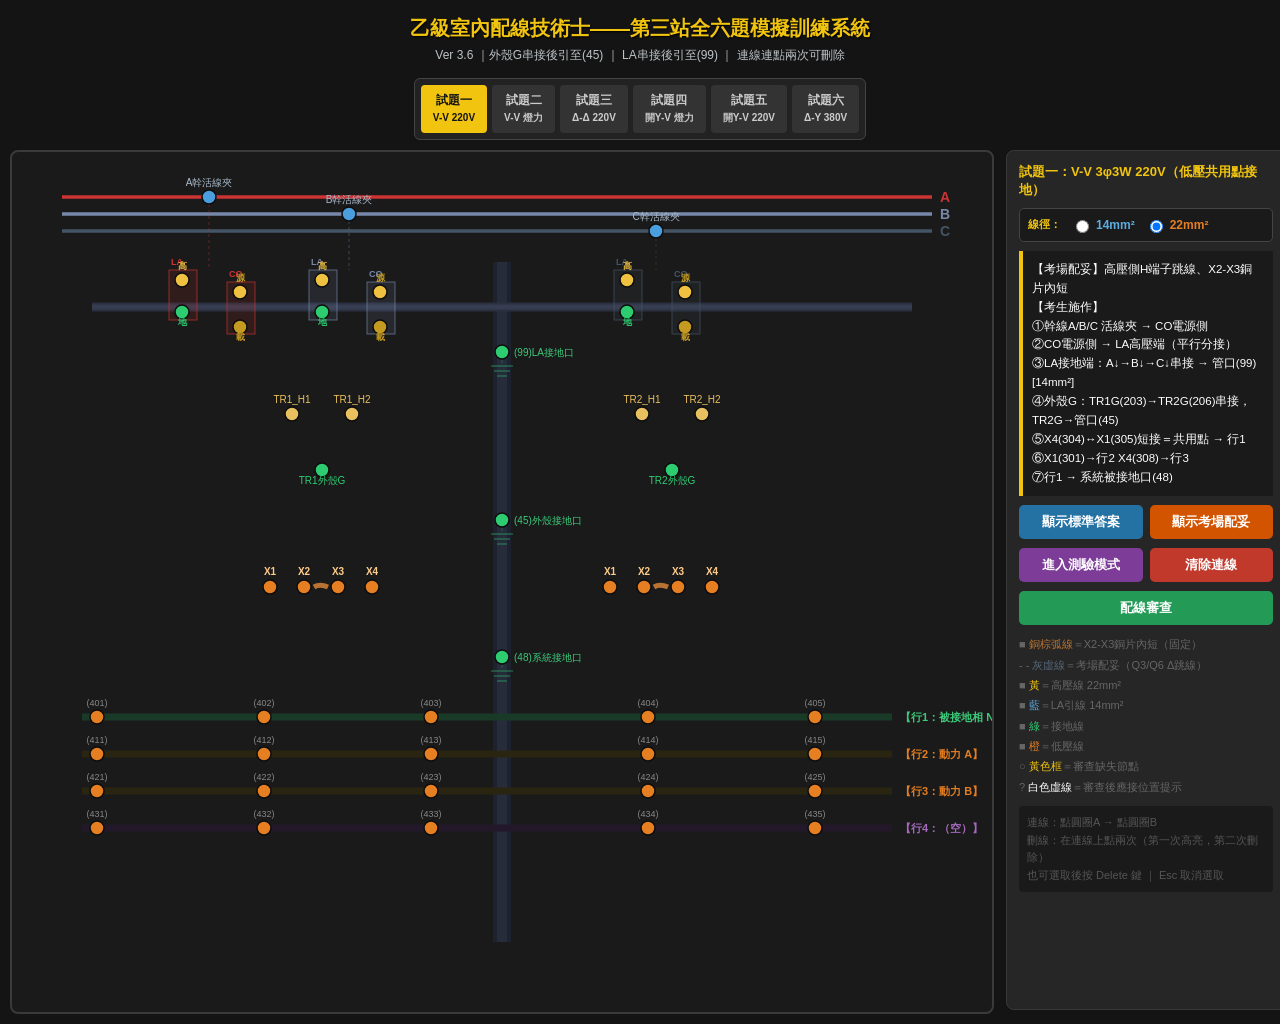
==== index.html @ 7febe734 "Rename 第三站全六題模擬訓練系統_Ver3.6_修正版.html to index.html" ====
<!DOCTYPE html>
<html lang="zh-TW">
<head>
<meta charset="UTF-8">
<title>乙級室內配線技術士——第三站全六題模擬訓練系統 Ver3.6</title>
<style>
  *{box-sizing:border-box}
  body{font-family:"Microsoft JhengHei",Arial,sans-serif;background:#141414;color:#fff;margin:0;padding:10px;display:flex;flex-direction:column;align-items:center}
  h1{color:#f1c40f;margin:5px 0;font-size:20px;text-shadow:1px 1px 2px #000}
  .subtitle{color:#bdc3c7;font-size:12px;margin-bottom:8px}
  .qsel{display:flex;gap:5px;margin-bottom:10px;background:#222;padding:6px;border-radius:6px;border:1px solid #444;flex-wrap:wrap;justify-content:center}
  .qbtn{padding:7px 12px;border:none;border-radius:4px;background:#333;color:#ccc;font-weight:700;cursor:pointer;font-size:12px;line-height:1.4}
  .qbtn.active{background:#f1c40f;color:#141414}
  .qbtn:hover{background:#555;color:#fff}
  .wrap{display:flex;gap:12px;max-width:1460px;width:100%}
  canvas{background:#1a1a1a;border:2px solid #3a3a3a;border-radius:8px;cursor:crosshair;flex-shrink:0}
  .panel{width:280px;flex-shrink:0;background:#262626;padding:12px;border-radius:8px;border:1px solid #3a3a3a;display:flex;flex-direction:column;gap:9px;max-height:860px;overflow-y:auto}
  .panel h3{color:#f1c40f;margin:0;font-size:13px}
  .mrow{background:#1a1a1a;padding:8px;border-radius:5px;border:1px solid #444;display:flex;align-items:center;gap:10px}
  .go{display:flex;align-items:center;gap:4px;font-weight:700;cursor:pointer;font-size:12px}
  .g14{color:#5dade2}.g22{color:#e67e22}
  .guide{background:#1a1a1a;padding:9px;border-left:4px solid #f1c40f;font-size:11.5px;line-height:1.65;white-space:pre-line}
  .btn{padding:8px;border:none;border-radius:5px;font-size:13px;font-weight:700;cursor:pointer;font-family:inherit}
  .ba{background:#2471a3;color:#fff}.ba:hover{background:#1a5276}
  .bp{background:#d35400;color:#fff}.bp:hover{background:#a04000}
  .bp.on{background:#27ae60}.bp.on:hover{background:#1e8449}
  .bq{background:#7d3c98;color:#fff}.bq:hover{background:#6c3483}
  .br{background:#c0392b;color:#fff}.br:hover{background:#a93226}
  .bc{background:#239b56;color:#fff}.bc:hover{background:#1d8348}
  .ag{display:grid;grid-template-columns:1fr 1fr;gap:7px}
  .res{padding:9px;border-radius:5px;font-weight:700;display:none;white-space:pre-line;font-size:12px;line-height:1.6}
  .ok{background:#1e8449;color:#fff}.er{background:#922b21;color:#fff}
  .dh{display:none;background:#7d3c98;color:#fff;font-size:12px;font-weight:700;padding:5px 10px;border-radius:4px;text-align:center}
  .dh.show{display:block}
  .leg{font-size:11px;color:#666;line-height:1.85}
  .tip{font-size:11px;color:#555;line-height:1.6;background:#1a1a1a;padding:8px;border-radius:4px}
</style>
</head>
<body>
<div style="text-align:center;margin-bottom:6px">
  <h1>乙級室內配線技術士——第三站全六題模擬訓練系統</h1>
  <div class="subtitle">Ver 3.6 ｜外殼G串接後引至(45) ｜ LA串接後引至(99) ｜ 連線連點兩次可刪除</div>
</div>
<div class="qsel">
  <button class="qbtn active" id="qb1" onclick="switchQuiz(1)">試題一<br><small>V-V 220V</small></button>
  <button class="qbtn" id="qb2" onclick="switchQuiz(2)">試題二<br><small>V-V 燈力</small></button>
  <button class="qbtn" id="qb3" onclick="switchQuiz(3)">試題三<br><small>Δ-Δ 220V</small></button>
  <button class="qbtn" id="qb4" onclick="switchQuiz(4)">試題四<br><small>開Y-V 燈力</small></button>
  <button class="qbtn" id="qb5" onclick="switchQuiz(5)">試題五<br><small>開Y-V 220V</small></button>
  <button class="qbtn" id="qb6" onclick="switchQuiz(6)">試題六<br><small>Δ-Y 380V</small></button>
</div>
<div class="wrap">
  <canvas id="wireCanvas" width="980" height="860"></canvas>
  <div class="panel">
    <h3 id="qtitle">載入中…</h3>
    <div class="mrow">
      <span style="font-size:11px;color:#f1c40f;font-weight:700">線徑：</span>
      <label class="go g14"><input type="radio" name="g" value="14" onchange="CG=14"> 14mm²</label>
      <label class="go g22"><input type="radio" name="g" value="22" checked onchange="CG=22"> 22mm²</label>
    </div>
    <div id="qguide" class="guide"></div>
    <div class="ag">
      <button class="btn ba" onclick="showAnswer()">顯示標準答案</button>
      <button class="btn bp" id="pbtn" onclick="togglePreset()">顯示考場配妥</button>
    </div>
    <div class="ag">
      <button class="btn bq" onclick="enterQuiz()">進入測驗模式</button>
      <button class="btn br" onclick="clearWires()">清除連線</button>
    </div>
    <button class="btn bc" style="width:100%" onclick="checkWiring()">配線審查</button>
    <div id="dh" class="dh">連線已選取（高亮）— 再點一次刪除 或按 Delete</div>
    <div id="res" class="res"></div>
    <div class="leg">
      <div>■ <span style="color:#b87333">銅棕弧線</span>＝X2-X3銅片內短（固定）</div>
      <div>- - <span style="color:#556677">灰虛線</span>＝考場配妥（Q3/Q6 Δ跳線）</div>
      <div>■ <span style="color:#f1c40f">黃</span>＝高壓線 22mm²</div>
      <div>■ <span style="color:#5dade2">藍</span>＝LA引線 14mm²</div>
      <div>■ <span style="color:#2ecc71">綠</span>＝接地線</div>
      <div>■ <span style="color:#e67e22">橙</span>＝低壓線</div>
      <div>○ <span style="color:#f1c40f">黃色框</span>＝審查缺失節點</div>
      <div>? <span style="color:#fff">白色虛線</span>＝審查後應接位置提示</div>
    </div>
    <div class="tip">連線：點圓圈A → 點圓圈B<br>刪線：在連線上點兩次（第一次高亮，第二次刪除）<br>也可選取後按 Delete 鍵 ｜ Esc 取消選取</div>
  </div>
</div>
<script>
// ═══════════════════ 全域狀態 ═══════════════════
let canvas,ctx,RES,DH;
let nodes=[],conns=[],presets=[];
let selN=null,selC=null;
let CG=22,CQ=1,showP=false;
let errN=new Set(),errC=new Set();
let hintConns=[];   // 審查後：應接但未接的連線提示（白色虛線）

// ═══════════════════ 試題規格 ═══════════════════
const SP={
  1:{title:"試題一：V-V 3φ3W 220V（低壓共用點接地）",
     guide:"【考場配妥】高壓側H端子跳線、X2-X3銅片內短\n【考生施作】\n①幹線A/B/C 活線夾 → CO電源側\n②CO電源側 → LA高壓端（平行分接）\n③LA接地端：A↓→B↓→C↓串接 → 管口(99) [14mm²]\n④外殼G：TR1G(203)→TR2G(206)串接，TR2G→管口(45)\n⑤X4(304)↔X1(305)短接＝共用點 → 行1\n⑥X1(301)→行2  X4(308)→行3\n⑦行1 → 系統被接地口(48)",
     tr:2,sg:false,rows:["行1：被接地相 N","行2：動力 A","行3：動力 B","行4：（空）"]},
  2:{title:"試題二：V-V 3φ4W 110/220V 燈力",
     guide:"【考場配妥】高壓側H端子跳線、X2-X3銅片內短\n【考生施作】\n①幹線A/B/C 活線夾 → CO電源側\n②CO電源側 → LA高壓端\n③LA接地端：A↓→B↓→C↓串接 → 管口(99) [14mm²]\n④外殼G：TR1G(203)→TR2G(206)串接，TR2G→管口(45)\n⑤工作中性點 X2/X3(302/303) → 行1\n⑥X1(301)→行2  X1(305)→行3  X4(308)→行4\n⑦行1 → 系統被接地口(48)",
     tr:2,sg:false,rows:["行1：被接地中性線 N","行2：燈力 A","行3：燈力 B","行4：動力 C"]},
  3:{title:"試題三：Δ-Δ 3φ3W 220V",
     guide:"【考場配妥】高壓Δ跳線（肚上三跳）、X2-X3銅片內短\n【考生施作】\n①幹線A/B/C → CO電源側  ②CO電源側 → LA高壓端\n③LA接地端：A↓→B↓→C↓串接 → 管口(99)\n④CO負載側 → 各TR H1主端子\n⑤外殼G：TR1G(203)→TR2G(206)→TR3G(209)串接，TR3G→管口(45)\n⑥低壓Δ閉合：X4(304)↔X1(305)、X4(308)↔X1(309)、X4(312)↔X1(301)\n⑦接地頂點(301/312短接處)→行1  各相出力→行2/3\n⑧行1 → (48)",
     tr:3,sg:false,rows:["行1：被接地相 N","行2：動力 A","行3：動力 B","行4：（空）"]},
  4:{title:"試題四：開Y-V 3φ4W 燈力（單套管）",
     guide:"【考場配妥】X2-X3銅片內短（僅此一項）\n【單套管說明】每台TR只有H1一根高壓套管，N端在內部接外殼\n【考生施作】\n①幹線A/B → CO電源側  ②CO電源側 → LA高壓端\n③LA接地端：A↓→B↓串接 → 管口(99) [14mm²]\n④CO負載側 → H1(201)、H1(204)\n⑤外殼G：TR1G(203)↔TR2G(206)互接（=開Y中性點），再引一條 TR2G(206)→管口(45)\n⑥工作中性點(302/303) → 行1\n⑦X1(301)→行2  X1(305)→行3  X4(308)→行4\n⑧行1 → (48)",
     tr:2,sg:true,rows:["行1：被接地中性線 N","行2：燈力 A","行3：燈力 B","行4：動力 C"]},
  5:{title:"試題五：開Y-V 3φ3W 220V（單套管）",
     guide:"【考場配妥】X2-X3銅片內短（僅此一項）\n【單套管說明】每台TR只有H1一根高壓套管，N端在內部接外殼\n【考生施作】\n①幹線A/B → CO電源側  ②CO電源側 → LA高壓端\n③LA接地端：A↓→B↓串接 → 管口(99) [14mm²]\n④CO負載側 → H1(201)、H1(204)\n⑤外殼G：TR1G(203)↔TR2G(206)互接（=開Y中性點），再引一條 TR2G(206)→管口(45)\n⑥X4(304)↔X1(305)短接（共用點）→ 行1\n⑦X1(301)→行2  X4(308)→行3\n⑧行1 → (48)",
     tr:2,sg:true,rows:["行1：被接地相 N","行2：動力 A","行3：動力 B","行4：（空）"]},
  6:{title:"試題六：Δ-Y 3φ4W 220/380V",
     guide:"【考場配妥】高壓Δ跳線（肚上三跳）、X2-X3銅片內短\n【考生施作】\n①幹線A/B/C → CO電源側  ②CO電源側 → LA高壓端\n③LA接地端：A↓→B↓→C↓串接 → 管口(99)\n④CO負載側 → 各TR H1主端子\n⑤外殼G：TR1G(203)→TR2G(206)→TR3G(209)串接，TR3G→管口(45)\n⑥Y中性點：X4(304)↔X4(308)↔X4(312)串接 → 行1\n⑦X1(301)→行2  X1(305)→行3  X1(309)→行4\n⑧行1 → (48)",
     tr:3,sg:false,rows:["行1：被接地中性線 N","行2：燈力 A","行3：燈力 B","行4：燈力 C"]}
};

function NN(id,lbl,x,y,type,row=""){return{id,lbl,x,y,type,row,r:7};}

// ═══════════════════════════════════════════════════════
//  initLayout
//
//  考場真實佈局（參考訓練中心圖）：
//  ┌──────────────────── 電桿（x=490） ─────────────────┐
//  │  左側（電源進線側）          │   右側（終端/單組）  │
//  │  A組：LA_A + CO_A            │   C組：LA_C + CO_C   │
//  │  B組：LA_B + CO_B            │   （單套管改用A/C）   │
//  └──────────────────────────────────────────────────┘
//
//  每組：LA(上)在 y=148，CO(上端)在 y=148，CO(下端)在 y=185
//  LA 和 CO 左右緊鄰，LA在左，CO在右，兩者 x 距離約 40px
//
//  幹線 A/B/C 活線夾（接線環）：
//    各組活線夾 x 位置與其 LA/CO 對齊
//    A/B/C 三相 y 高度交錯（A=50, B=68, C=86），水平上不垂直對齊
//
//  x 座標規劃（左側兩組，右側一組）：
//    A組：LA_A=180, CO_A=220  活線夾_A 在 A幹線上 x=200
//    B組：LA_B=320, CO_B=360  活線夾_B 在 B幹線上 x=340
//    C組（右側）：LA_C=720, CO_C=760  活線夾_C 在 C幹線上 x=740
//    （單套管 Q4/Q5 使用 A/C 組，不使用 B 組）
// ═══════════════════════════════════════════════════════
function initLayout(q){
  nodes=[]; conns=[]; presets=[];
  selN=null; selC=null;
  errN=new Set(); errC=new Set(); hintConns=[];
  if(RES) RES.style.display="none";
  if(DH) DH.classList.remove("show");

  const sp=SP[q];
  const is3=(sp.tr===3);
  const isSG=sp.sg;

  // ─────────────────────────────────────────────
  //  組別定義：每組包含 {相, LA_x, CO_x, 幹線x, 幹線y}
  //  左側兩組（A/B），右側一組（C，單套管無）
  // ─────────────────────────────────────────────
  //  幹線 y：A=50, B=68, C=86（水平錯開，不垂直對齊）
  const groups = isSG
    ? [ {ph:"A", lax:170, cox:228, hvx:197, hvy:45, hvId:1, laHvId:10, laGId:13, coTopId:104, coBotId:107},
        {ph:"C", lax:615, cox:673, hvx:644, hvy:79, hvId:3, laHvId:12, laGId:15, coTopId:106, coBotId:109} ]
    : [ {ph:"A", lax:170, cox:228, hvx:197, hvy:45, hvId:1, laHvId:10, laGId:13, coTopId:104, coBotId:107},
        {ph:"B", lax:310, cox:368, hvx:337, hvy:62, hvId:2, laHvId:11, laGId:14, coTopId:105, coBotId:108},
        {ph:"C", lax:615, cox:673, hvx:644, hvy:79, hvId:3, laHvId:12, laGId:15, coTopId:106, coBotId:109} ];

  groups.forEach((g)=>{
    nodes.push(NN(g.hvId,  `${g.ph}幹活線夾`, g.hvx, g.hvy, "hv_line"));
    nodes.push(NN(g.laHvId, `LA_${g.ph}↑`, g.lax, 128, "la_hv"));
    nodes.push(NN(g.laGId,  `LA_${g.ph}↓`, g.lax, 160, "la_gnd"));
    nodes.push(NN(g.coTopId,`CO_${g.ph}↑`, g.cox, 140, "co_top"));
    nodes.push(NN(g.coBotId,`CO_${g.ph}↓`, g.cox, 175, "co_bot"));
  });

  // 桿身三管口（y座標重新規劃，確保與相鄰節點間距足夠）
  nodes.push(NN(99,"(99)LA接地口",490,200,"gnd_pipe")); // CO_A↓(175)下方25px
  nodes.push(NN(45,"(45)外殼接地口",490,368,"gnd_box")); // 外殼G(318)下方50px
  nodes.push(NN(48,"(48)系統接地口",490,505,"gnd_sys")); // X端子(435)下方70px

  // TR 一次側 H 端子
  // 兩台：TR1中心 x=310, TR2中心 x=660
  // 三台：TR1 x=150, TR2 x=490, TR3 x=820
  if(!is3){
    if(isSG){
      nodes.push(NN(201,"TR1_H1", 280,262,"tr_hv"));
      nodes.push(NN(203,"TR1外殼G",315,318,"tr_g"));
      nodes.push(NN(204,"TR2_H1", 630,262,"tr_hv"));
      nodes.push(NN(206,"TR2外殼G",665,318,"tr_g"));
    } else {
      nodes.push(NN(201,"TR1_H1", 280,262,"tr_hv"));
      nodes.push(NN(202,"TR1_H2", 340,262,"tr_hv"));
      nodes.push(NN(203,"TR1外殼G",310,318,"tr_g"));
      nodes.push(NN(204,"TR2_H1", 630,262,"tr_hv"));
      nodes.push(NN(205,"TR2_H2", 690,262,"tr_hv"));
      nodes.push(NN(206,"TR2外殼G",660,318,"tr_g"));
    }
  } else {
    // 三台：均勻分布在 980px 畫布內
    // TR1 中心 x=150, TR2 中心 x=490, TR3 中心 x=820
    nodes.push(NN(201,"TR1_H1", 125,262,"tr_hv"));
    nodes.push(NN(202,"TR1_H2", 185,262,"tr_hv"));
    nodes.push(NN(203,"TR1外殼G",155,318,"tr_g"));
    nodes.push(NN(204,"TR2_H1", 462,262,"tr_hv"));
    nodes.push(NN(205,"TR2_H2", 522,262,"tr_hv"));
    nodes.push(NN(206,"TR2外殼G",492,318,"tr_g"));
    nodes.push(NN(207,"TR3_H1", 790,262,"tr_hv"));
    nodes.push(NN(208,"TR3_H2", 850,262,"tr_hv"));
    nodes.push(NN(209,"TR3外殼G",820,318,"tr_g"));
  }

  // TR 二次側 X1~X4（標籤只顯示 X1~X4，不帶 TR 前綴）
  if(!is3){
    [301,302,303,304].forEach((id,i)=>nodes.push(NN(id,`X${i+1}`,258+i*34,435,"tr_lv")));
    [305,306,307,308].forEach((id,i)=>nodes.push(NN(id,`X${i+1}`,598+i*34,435,"tr_lv")));
  } else {
    [301,302,303,304].forEach((id,i)=>nodes.push(NN(id,`X${i+1}`, 59+i*30,435,"tr_lv")));
    [305,306,307,308].forEach((id,i)=>nodes.push(NN(id,`X${i+1}`,389+i*30,435,"tr_lv")));
    [309,310,311,312].forEach((id,i)=>nodes.push(NN(id,`X${i+1}`,719+i*30,435,"tr_lv")));
  }

  // 低壓幹線 C型環壓接點（每行5個）
  const lx=[85,252,419,636,803], ly=[565,602,639,676];
  const rn=["row1","row2","row3","row4"];
  const bi=[401,411,421,431];
  for(let r=0;r<4;r++)
    for(let c=0;c<5;c++)
      nodes.push(NN(bi[r]+c,`${["N","A","B","C"][r]}_${c+1}`,lx[c],ly[r],"lv_grid",rn[r]));

  // ─ presets：只保留 X2-X3 銅片內短（永遠顯示，不可刪）
  // 考場實際配妥的線：
  //   Q3/Q6：高壓Δ跳線（三台TR肚上）
  //   全部：X2-X3 銅片內短
  // 其餘全部由考生自己接，preset不放
  const f=id=>nodes.find(n=>n.id===id);
  presets.push({n1:f(302),n2:f(303),g:99,copper:true});
  presets.push({n1:f(306),n2:f(307),g:99,copper:true});
  if(is3) presets.push({n1:f(310),n2:f(311),g:99,copper:true});

  // ─ 考場配妥虛線（showP 控制，只有 Q3/Q6 的Δ跳線）
  // Q1/Q2/Q4/Q5 沒有考場配妥線，「顯示考場配妥」對這些題無效
  if(q===3||q===6){
    presets.push({n1:f(202),n2:f(204),g:22,p:true}); // TR1_H2→TR2_H1
    presets.push({n1:f(205),n2:f(207),g:22,p:true}); // TR2_H2→TR3_H1
    presets.push({n1:f(208),n2:f(201),g:22,p:true}); // TR3_H2→TR1_H1（閉合）
  }
}

// ═══════════════════ 繪圖 ═══════════════════
function draw(){
  if(!ctx) return;
  ctx.clearRect(0,0,980,860);
  const sp=SP[CQ];
  const isSG=sp.sg;

  // 電桿桿身
  ctx.lineWidth=18; ctx.strokeStyle="#1e2230"; ctx.setLineDash([]);
  ctx.beginPath(); ctx.moveTo(490,110); ctx.lineTo(490,790); ctx.stroke();
  ctx.lineWidth=10; ctx.strokeStyle="#262c3a";
  ctx.beginPath(); ctx.moveTo(490,110); ctx.lineTo(490,790); ctx.stroke();

  // 橫擔
  ctx.lineWidth=9; ctx.strokeStyle="#2a3040"; ctx.setLineDash([]);
  ctx.beginPath(); ctx.moveTo(80,155); ctx.lineTo(900,155); ctx.stroke();
  ctx.lineWidth=5; ctx.strokeStyle="#363d50";
  ctx.beginPath(); ctx.moveTo(80,155); ctx.lineTo(900,155); ctx.stroke();

  // ── 三相高壓架空幹線（A/B/C 永遠三條，不論題目）
  const hvC=["#cc3333","#7788aa","#445566"];
  const hvL=["A","B","C"];
  const hvY=[45,62,79];
  for(let i=0;i<3;i++){
    ctx.beginPath(); ctx.moveTo(50,hvY[i]); ctx.lineTo(920,hvY[i]);
    ctx.strokeStyle=hvC[i]; ctx.lineWidth=3.5; ctx.setLineDash([]); ctx.stroke();
    ctx.fillStyle=hvC[i]; ctx.font="bold 14px 'Microsoft JhengHei',Arial";
    ctx.fillText(hvL[i],928,hvY[i]+5);
  }

  // ── LA/CO 器材方框（只有該題有器材的相才畫方框）
  const grpDraw=isSG
    ?[{ph:"A",lax:170,cox:228,hvx:197,hvy:45,c:hvC[0]},
      {ph:"C",lax:615,cox:673,hvx:644,hvy:79,c:hvC[2]}]
    :[{ph:"A",lax:170,cox:228,hvx:197,hvy:45,c:hvC[0]},
      {ph:"B",lax:310,cox:368,hvx:337,hvy:62,c:hvC[1]},
      {ph:"C",lax:615,cox:673,hvx:644,hvy:79,c:hvC[2]}];

  grpDraw.forEach(g=>{
    ctx.setLineDash([3,3]); ctx.strokeStyle=g.c+"66"; ctx.lineWidth=1;
    ctx.beginPath(); ctx.moveTo(g.hvx,g.hvy+7); ctx.lineTo(g.hvx,118); ctx.stroke();
    ctx.setLineDash([]);
    // LA 方框（y=118~168）— 相別字母在左上角
    ctx.strokeStyle=g.c+"aa"; ctx.lineWidth=1;
    ctx.strokeRect(g.lax-13,118,28,50); ctx.fillStyle=g.c+"22"; ctx.fillRect(g.lax-13,118,28,50);
    ctx.fillStyle=g.c; ctx.font="bold 9px Arial"; ctx.textAlign="left";
    ctx.fillText("LA",g.lax-11,113);
    ctx.fillStyle="#ffffff88"; ctx.font="bold 11px Arial"; ctx.textAlign="center";
    ctx.fillText(g.ph,g.lax,132);
    // CO 方框（y=130~185）— 相別字母在右，與LA錯開
    ctx.strokeStyle=g.c+"aa"; ctx.lineWidth=1;
    ctx.strokeRect(g.cox-13,130,28,52); ctx.fillStyle=g.c+"22"; ctx.fillRect(g.cox-13,130,28,52);
    ctx.fillStyle=g.c; ctx.font="bold 9px Arial"; ctx.textAlign="left";
    ctx.fillText("CO",g.cox-11,125);
    ctx.fillStyle="#ffffff88"; ctx.font="bold 11px Arial"; ctx.textAlign="center";
    ctx.fillText(g.ph,g.cox,144);
    ctx.textAlign="left"; ctx.setLineDash([]);
  });

  // Q4/Q5：單套管題直接使用 A/C 兩組 LA/CO，不另外畫 B 組器材。

  // ── 低壓幹線橫線（y更新）
  const lvY=[565,602,639,676];
  const lvC=["#1a3a28","#2a2510","#2a2510","#22182a"];
  const lvLC=["#3dc97a","#e67e22","#e67e22","#a569bd"];
  lvY.forEach((y,i)=>{
    ctx.beginPath(); ctx.moveTo(70,y); ctx.lineTo(880,y);
    ctx.strokeStyle=lvC[i]; ctx.lineWidth=7; ctx.setLineDash([]); ctx.stroke();
    ctx.fillStyle=lvLC[i]; ctx.font="bold 11px 'Microsoft JhengHei',Arial";
    ctx.fillText(`【${sp.rows[i]}】`,888,y+4);
  });

  // ── 桿身管口入地符號（更新 y）
  [[490,202],[490,370],[490,507]].forEach(([x,y])=>gndSym(x,y));

  // ── 既設線
  presets.forEach(c=>{
    if(!c.n1||!c.n2) return;
    if(c.copper){
      drawWire(c.n1,c.n2,"#b87333",5,[]);
    } else if(c.p&&showP){
      drawWire(c.n1,c.n2,"#556677",2,[6,4]);
    }
    ctx.setLineDash([]);
  });

  // ── 考生連線（加端點小圓圈，方便辨識接在哪個點）
  conns.forEach(c=>{
    if(!c.n1||!c.n2) return;
    const isSel=(c===selC);
    const isErr=errC.has(c);
    const col=isErr?"#e74c3c":wCol(c.n1,c.n2);
    const lw=c.g===14?2:3.5;
    drawWire(c.n1,c.n2,isSel?"#cc55ff":col,lw,[]);
    // 端點小圓圈（白色，讓考生清楚看到線接在哪個節點）
    [c.n1,c.n2].forEach(nd=>{
      ctx.beginPath(); ctx.arc(nd.x,nd.y,4,0,2*Math.PI);
      ctx.fillStyle=isSel?"#cc55ff":col; ctx.fill();
      ctx.strokeStyle="#0d0d0d"; ctx.lineWidth=1; ctx.stroke();
    });
    if(isSel){
      const m=bzMid(c.n1,c.n2);
      ctx.beginPath(); ctx.arc(m.x,m.y,13,0,2*Math.PI);
      ctx.fillStyle="#7d3c98"; ctx.fill();
      ctx.strokeStyle="#fff"; ctx.lineWidth=2.5; ctx.setLineDash([]);
      ctx.beginPath(); ctx.moveTo(m.x-5,m.y-5); ctx.lineTo(m.x+5,m.y+5); ctx.stroke();
      ctx.beginPath(); ctx.moveTo(m.x+5,m.y-5); ctx.lineTo(m.x-5,m.y+5); ctx.stroke();
    }
  });

  // ── 審查提示線（白色虛線 + ? 標示，應接但未接的位置）
  hintConns.forEach(h=>{
    if(!h.n1||!h.n2) return;
    drawWire(h.n1,h.n2,"#ffffff",1.5,[8,5]);
    const m=bzMid(h.n1,h.n2);
    ctx.beginPath(); ctx.arc(m.x,m.y,9,0,2*Math.PI);
    ctx.strokeStyle="#ffffff"; ctx.lineWidth=1.5; ctx.setLineDash([]);
    ctx.fillStyle="#333"; ctx.fill(); ctx.stroke();
    ctx.fillStyle="#fff"; ctx.font="bold 11px Arial";
    ctx.textAlign="center"; ctx.fillText("?",m.x,m.y+4); ctx.textAlign="left";
  });

  // ── 缺失節點：亮黃色虛線圓框（與考生連線顏色完全不同）
  errN.forEach(id=>{
    const nd=nodes.find(n=>n.id===id); if(!nd) return;
    ctx.beginPath(); ctx.arc(nd.x,nd.y,nd.r+7,0,2*Math.PI);
    ctx.strokeStyle="#f1c40f"; ctx.lineWidth=2.5;
    ctx.setLineDash([5,3]); ctx.stroke();
    ctx.setLineDash([]);
  });

  // ── 節點
  nodes.forEach(nd=>{
    if(!nd) return;
    const isSel=selN&&selN.id===nd.id;
    const isErr=errN.has(nd.id);
    ctx.beginPath(); ctx.arc(nd.x,nd.y,nd.r,0,2*Math.PI);
    ctx.fillStyle=isSel?"#e74c3c":isErr?"#c0392b":nCol(nd);
    ctx.fill(); ctx.strokeStyle="#0d0d0d"; ctx.lineWidth=1.5; ctx.setLineDash([]); ctx.stroke();
    drawLabel(nd);
  });
}

function gndSym(x,y){
  ctx.setLineDash([3,3]); ctx.strokeStyle="#2ecc7155"; ctx.lineWidth=1;
  ctx.beginPath(); ctx.moveTo(x,y); ctx.lineTo(x,y+12); ctx.stroke();
  ctx.setLineDash([]);
  [[22,0],[16,5],[10,10]].forEach(([w,dy])=>{
    ctx.beginPath(); ctx.moveTo(x-w/2,y+12+dy); ctx.lineTo(x+w/2,y+12+dy);
    ctx.strokeStyle="#2ecc7166"; ctx.lineWidth=1.5; ctx.stroke();
  });
}

function drawLabel(nd){
  ctx.setLineDash([]);
  const t=nd.type;
  if(t==="lv_grid"){
    ctx.fillStyle="#888"; ctx.font="9px Arial";
    ctx.textAlign="center"; ctx.fillText(`(${nd.id})`,nd.x,nd.y-11); ctx.textAlign="left";
    return;
  }
  if(t==="tr_lv"){
    ctx.fillStyle="#ffcc88"; ctx.font="bold 10px 'Microsoft JhengHei',Arial";
    ctx.textAlign="center"; ctx.fillText(nd.lbl,nd.x,nd.y-12); ctx.textAlign="left";
    return;
  }
  ctx.font="10px 'Microsoft JhengHei',Arial";
  if(t==="gnd_pipe"||t==="gnd_box"||t==="gnd_sys"){
    ctx.fillStyle="#3dc97a"; ctx.fillText(nd.lbl,nd.x+12,nd.y+4); return;
  }
  if(t==="hv_line"){
    ctx.fillStyle="#aabbcc"; ctx.textAlign="center"; ctx.fillText(nd.lbl,nd.x,nd.y-11); ctx.textAlign="left"; return;
  }
  if(t==="la_hv"||t==="la_gnd"){
    // 只顯示「高」或「地」，避免與 CO 的標籤重疊
    ctx.fillStyle=t==="la_gnd"?"#2ecc71":"#f0c040";
    ctx.font="bold 9px Arial"; ctx.textAlign="center";
    ctx.fillText(t==="la_hv"?"高":"地", nd.x, nd.y+(t==="la_hv"?-11:13));
    ctx.textAlign="left"; return;
  }
  if(t==="co_top"||t==="co_bot"){
    // 只顯示「源」或「載」，避免與 LA 的標籤重疊
    ctx.fillStyle="#c49a20"; ctx.font="bold 9px Arial"; ctx.textAlign="center";
    ctx.fillText(t==="co_top"?"源":"載", nd.x, nd.y+(t==="co_top"?-11:13));
    ctx.textAlign="left"; return;
  }
  if(t==="tr_hv"){
    ctx.fillStyle="#e8c060"; ctx.textAlign="center"; ctx.fillText(nd.lbl,nd.x,nd.y-11); ctx.textAlign="left"; return;
  }
  if(t==="tr_g"){
    ctx.fillStyle="#2ecc71"; ctx.textAlign="center"; ctx.fillText(nd.lbl,nd.x,nd.y+14); ctx.textAlign="left"; return;
  }
  ctx.fillStyle="#c8ced8"; ctx.fillText(nd.lbl,nd.x+9,nd.y+4);
}

function bzCtrl(a,b){
  const dx=b.x-a.x, dy=b.y-a.y;
  const dist=Math.hypot(dx,dy);
  // 固定往「上方+側邊」彎弧，不論起終點誰左誰右
  // 距離越遠弧度越大，避免長線太平
  const curve=Math.min(dist*0.25, 80);
  // 水平線（X端子到低壓幹線）：往外大弧繞，避免貼幹線
  const isVertical=(Math.abs(dy)>Math.abs(dx)*0.5);
  const offset=isVertical?curve*1.4:curve;
  return{
    cx:(a.x+b.x)/2 - offset * Math.sign(dy||1) * 0.3,
    cy:(a.y+b.y)/2 - offset
  };
}
function bzMid(a,b){
  const{cx,cy}=bzCtrl(a,b);
  return{x:.25*a.x+.5*cx+.25*b.x,y:.25*a.y+.5*cy+.25*b.y};
}
function bezPt(a,b,t){
  const{cx,cy}=bzCtrl(a,b);
  return{x:(1-t)**2*a.x+2*(1-t)*t*cx+t**2*b.x,
         y:(1-t)**2*a.y+2*(1-t)*t*cy+t**2*b.y};
}
function distToBez(a,b,mx,my){
  let d=Infinity;
  for(let t=.05;t<=.95;t+=.05){const p=bezPt(a,b,t);d=Math.min(d,Math.hypot(mx-p.x,my-p.y));}
  return d;
}
function drawWire(a,b,col,lw,dash){
  // 線段避開接點圓圈：不要從圓心畫到圓心，避免線蓋住端子點。
  const dx=b.x-a.x, dy=b.y-a.y;
  const d=Math.hypot(dx,dy)||1;
  const offA=(a.r||7)+3, offB=(b.r||7)+3;
  const aa={...a, x:a.x+dx/d*offA, y:a.y+dy/d*offA};
  const bb={...b, x:b.x-dx/d*offB, y:b.y-dy/d*offB};
  const{cx,cy}=bzCtrl(aa,bb);
  ctx.beginPath(); ctx.moveTo(aa.x,aa.y);
  ctx.quadraticCurveTo(cx,cy,bb.x,bb.y);
  ctx.strokeStyle=col; ctx.lineWidth=lw; ctx.setLineDash(dash); ctx.stroke();
  ctx.setLineDash([]);
}
function wCol(a,b){
  const gT=["gnd_pipe","gnd_box","gnd_sys","la_gnd","tr_g"];
  if(gT.includes(a.type)||gT.includes(b.type)) return "#2ecc71";
  if(a.type==="lv_grid"||b.type==="lv_grid"||a.type==="tr_lv"||b.type==="tr_lv") return "#e67e22";
  if(a.type==="la_hv"||b.type==="la_hv") return "#5dade2";
  return "#f1c40f";
}
function nCol(nd){
  const t=nd.type;
  if(t==="hv_line") return "#4a9edd";
  if(t==="co_top") return "#f0c040";
  if(t==="co_bot") return "#c49a20";
  if(t==="la_hv") return "#f0c040";
  if(t==="la_gnd") return "#2ecc71";
  if(t==="gnd_pipe"||t==="gnd_box"||t==="gnd_sys") return "#2ecc71";
  if(t==="tr_hv") return "#e8c060";
  if(t==="tr_g") return "#2ecc71";
  if(t==="tr_lv") return "#e67e22";
  if(t==="lv_grid") return "#e67e22";
  return "#aaaaaa";
}

// ═══════════════════ 滑鼠 ═══════════════════
// 邏輯：
//   單擊節點 → 建立連線
//   單擊連線 → 第一次高亮選取
//   再次單擊同一條連線 → 第二次直接刪除（連點兩次刪線）
//   單擊空白 → 取消選取
function onMD(e){
  const r=canvas.getBoundingClientRect();
  // 修正縮放比例：canvas 實際繪圖尺寸 vs CSS 顯示尺寸
  const scaleX=canvas.width/r.width;
  const scaleY=canvas.height/r.height;
  const mx=(e.clientX-r.left)*scaleX;
  const my=(e.clientY-r.top)*scaleY;

  // 點節點優先
  for(const nd of nodes){
    if(Math.hypot(mx-nd.x,my-nd.y)<=nd.r+8){
      if(!selN){
        selN=nd; selC=null;
        DH&&DH.classList.remove("show");
      } else if(selN.id!==nd.id){
        // 考場配妥線只是提示，不可阻擋學生練習同一條線；只檢查學生已畫線是否重複。
        const dup=conns.some(c=>
          (c.n1.id===selN.id&&c.n2.id===nd.id)||(c.n1.id===nd.id&&c.n2.id===selN.id));
        if(!dup){conns.push({n1:selN,n2:nd,g:CG});errN=new Set();errC=new Set();}
        selN=null;
      } else {
        selN=null;
      }
      draw(); return;
    }
  }

  // 點連線
  for(const c of conns){
    if(distToBez(c.n1,c.n2,mx,my)<=12){
      if(selC===c){
        // 第二次點同一條線 → 直接刪除
        delConn(c); return;
      } else {
        // 第一次點 → 高亮選取
        selC=c; selN=null;
        DH&&DH.classList.add("show");
        draw(); return;
      }
    }
  }

  // 點空白 → 取消
  selN=null; selC=null;
  DH&&DH.classList.remove("show");
  draw();
}
function delConn(c){
  const i=conns.indexOf(c);
  if(i>=0){conns.splice(i,1);errN=new Set();errC=new Set();}
  selC=null;
  DH&&DH.classList.remove("show");
  draw();
}
function delSel(){
  if(selC) delConn(selC);
}
function onKD(e){
  if((e.key==="Delete"||e.key==="Backspace")&&selC){e.preventDefault();delSel();}
  if(e.key==="Escape"){selN=null;selC=null;DH&&DH.classList.remove("show");draw();}
}

// ═══════════════════ 控制 ═══════════════════
function switchQuiz(q){
  CQ=q;
  for(let i=1;i<=6;i++) document.getElementById(`qb${i}`).classList.toggle("active",i===q);
  document.getElementById("qtitle").innerText=SP[q].title;
  document.getElementById("qguide").innerText=SP[q].guide;
  showP=false;
  const pb=document.getElementById("pbtn");
  pb.classList.remove("on"); pb.innerText="顯示考場配妥";
  initLayout(q); draw();
}
function togglePreset(){
  showP=!showP;
  const pb=document.getElementById("pbtn");
  pb.classList.toggle("on",showP);
  pb.innerText=showP?"隱藏考場配妥":"顯示考場配妥";
  draw();
}
function clearWires(){
  initLayout(CQ);showP=false;
  const pb=document.getElementById("pbtn");
  pb.classList.remove("on"); pb.innerText="顯示考場配妥";
  DH&&DH.classList.remove("show"); draw();
}
function enterQuiz(){clearWires();}

// ═══════════════════ 標準答案 ═══════════════════
function showAnswer(){
  initLayout(CQ);
  const f=id=>nodes.find(n=>n.id===id);
  const add=(a,b,g=22)=>{const n1=f(a),n2=f(b);if(n1&&n2)conns.push({n1,n2,g});};
  const sp=SP[CQ];

  // ① 幹線活線夾 → CO電源側上端
  add(1,104); add(2,105);
  if(!sp.sg) add(3,106);

  // ② CO電源側 → LA高壓端（14mm²）
  add(104,10,14); add(105,11,14);
  if(!sp.sg) add(106,12,14);

  // ③ LA接地端串接 → 管口99（14mm²）
  add(13,14,14);
  if(!sp.sg){add(14,15,14);add(15,99,14);}
  else add(14,99,14);

  // ④ CO負載側 → TR一次側（所有題目考生都要接）
  if(CQ===1||CQ===2){
    // V-V：CO_A下→TR1_H1, CO_B下→TR1_H2, CO_B下→TR2_H1, CO_C下→TR2_H2
    add(107,201); add(108,202); add(108,204); add(109,205);
  } else if(CQ===3||CQ===6){
    // Δ：CO下端→各台H1主端子
    add(107,201); add(108,204); add(109,207);
  } else if(CQ===4||CQ===5){
    // 單套管：CO_A下→TR1_H1, CO_C下→TR2_H1
    add(107,201); add(109,204);
    // 開Y中性點：外殼G互接→管口45
    add(203,206);
  }

  // ⑤ 外殼G串接後引至管口(45)
  if(sp.tr===3){
    // 三台串接：TR1G→TR2G→TR3G→(45)
    add(203,206); add(206,209); add(209,45);
  } else if(CQ===4||CQ===5){
    // 單套管：④步驟已接203↔206，這裡只需再接 206→(45)
    add(206,45);
  } else {
    // 兩台雙套管：TR1G→TR2G串接，TR2G→(45)
    add(203,206); add(206,45);
  }

  // ⑥ 低壓側
  if(CQ===1){
    add(304,305); add(304,401); add(301,411); add(308,421); add(401,48);
  } else if(CQ===2){
    add(302,401); add(301,411); add(305,421); add(308,431); add(401,48);
  } else if(CQ===3){
    // Δ閉合：TR1_X4(304)↔TR2_X1(305)、TR2_X4(308)↔TR3_X1(309)、TR3_X4(312)↔TR1_X1(301)
    add(304,305); add(308,309); add(312,301);
    // 接地頂點（TR1_X1↔TR3_X4短接處）→ 行1
    add(301,401);
    // A相出力（TR1_X4↔TR2_X1連接點）→ 行2
    add(305,411);
    // B相出力（TR2_X4↔TR3_X1連接點）→ 行3
    add(309,421);
    add(401,48);
  } else if(CQ===4){
    add(302,401); add(301,411); add(305,421); add(308,431); add(401,48);
  } else if(CQ===5){
    add(304,305); add(304,401); add(301,411); add(308,421); add(401,48);
  } else if(CQ===6){
    add(304,308); add(308,312); add(312,401);
    add(301,411); add(305,421); add(309,431); add(401,48);
  }
  draw();
}

// ═══════════════════ 配線審查 ═══════════════════
function checkWiring(){
  try{
    errN=new Set(); errC=new Set(); hintConns=[];
    const f=id=>nodes.find(n=>n.id===id);

    const adj={};
    nodes.forEach(n=>adj[n.id]=new Set());
    // 只有考生連線 + X2-X3銅片內短（copper:true）納入審查。
    // p:true 的考場配妥線只是參考提示，不納入審查，考生仍須自己練習檢查/修復。
    const auditConns=[...conns, ...presets.filter(c=>c.copper)];
    auditConns.forEach(c=>{
      if(!c||!c.n1||!c.n2)return;
      adj[c.n1.id].add(c.n2.id); adj[c.n2.id].add(c.n1.id);
    });
    function cn(a,b){
      const v=new Set(),q=[a];
      while(q.length){const c=q.shift();if(c===b)return true;if(v.has(c))continue;v.add(c);(adj[c]||new Set()).forEach(n=>{if(!v.has(n))q.push(n);});}
      return false;
    }
    function cnR(id,row){return nodes.filter(n=>n.row===row).some(n=>cn(id,n.id));}
    function anyCnR(ids,row){return ids.some(id=>cnR(id,row));}
    function mark(...ids){ids.forEach(id=>errN.add(id));}
    // 提示連線：兩節點間應有連線但實際沒有
    function hint(a,b){
      const n1=f(a),n2=f(b);
      if(n1&&n2&&!cn(a,b)) hintConns.push({n1,n2});
    }

    const sp=SP[CQ];const is3=sp.tr===3;
    const err=[],wrn=[];

    // 1. 幹線→CO電源側
    if(sp.sg){
      if(!cn(1,104)||!cn(3,106)){
        err.push("❌【重大缺失六】單套管題幹線A/C相未引入CO電源側！");mark(1,3,104,106);
        hint(1,104);hint(3,106);
      }
    } else {
      if(!cn(1,104)||!cn(2,105)){
        err.push("❌【重大缺失六】幹線A/B相未引入CO電源側！");mark(1,2,104,105);
        hint(1,104);hint(2,105);
      }
      if(!cn(3,106)){
        err.push("❌【重大缺失六】幹線C相未引入CO_C電源側！");mark(3,106);hint(3,106);
      }
    }

    // 2. LA從CO電源側分接
    if(sp.sg){
      if(!cn(104,10)||!cn(106,12)){
        err.push("❌【重大缺失六】單套管題LA_A/LA_C高壓端必須由CO電源側平行分接！");mark(104,106,10,12);
        hint(104,10);hint(106,12);
      }
    } else {
      if(!cn(104,10)||!cn(105,11)){
        err.push("❌【重大缺失六】LA高壓端必須由CO電源側平行分接！");mark(104,105,10,11);
        hint(104,10);hint(105,11);
      }
      if(!cn(106,12)){
        err.push("❌【重大缺失六】LA_C未由CO_C電源側分接！");mark(106,12);hint(106,12);
      }
    }

    // 3. LA接地→管口99
    // 單套管(Q4/Q5)：A/C 的 LA 接地端 13和15串接後任一引到99即可
    // 雙套管(Q1/2/3/6)：13→14→15串接，最終任一引到99
    const laOk=sp.sg
      ? (cn(13,15) && (cn(13,99)||cn(15,99)))
      : (cn(13,14) && cn(14,15) && (cn(13,99)||cn(14,99)||cn(15,99)));
    if(!laOk){
      err.push("❌【重大缺失八】LA接地端未串接引入管口(99)！[14mm²]");mark(13,14,15,99);
      if(!sp.sg){hint(13,14);hint(14,15);hint(15,99);}else {hint(13,15);hint(15,99);}
    }

    // 4. Q1/Q2：CO負載側→TR H端子
    if(CQ===1||CQ===2){
      if(!cn(107,201)){err.push("❌【高壓缺失】CO_A負載側未引接TR1_H1(201)！");mark(107,201);hint(107,201);}
      if(!cn(108,202)){err.push("❌【高壓缺失】CO_B負載側未引接TR1_H2(202)！");mark(108,202);hint(108,202);}
      if(!cn(108,204)){err.push("❌【高壓缺失】CO_B負載側未引接TR2_H1(204)！");mark(108,204);hint(108,204);}
      if(!cn(109,205)){err.push("❌【高壓缺失】CO_C負載側未引接TR2_H2(205)！");mark(109,205);hint(109,205);}
    }

    // 4b. Q3/Q6：CO負載側→TR H1
    if((CQ===3||CQ===6)&&(!cn(107,201)||!cn(108,204)||!cn(109,207))){
      err.push("❌【高壓缺失】CO負載側未完全引接各台TR H1端子！");mark(107,108,109,201,204,207);
      hint(107,201);hint(108,204);hint(109,207);
    }

    // 4c. Q4/Q5：CO負載側→TR H1
    if(CQ===4||CQ===5){
      if(!cn(107,201)){err.push("❌【高壓缺失】CO_A負載側未引接TR1_H1(201)！");mark(107,201);hint(107,201);}
      if(!cn(109,204)){err.push("❌【高壓缺失】CO_C負載側未引接TR2_H1(204)！");mark(109,204);hint(109,204);}
    }

    // 5. Q4/Q5：開Y中性點 — 單套管，外殼G互接
    if((CQ===4||CQ===5)&&!cn(203,206)){
      err.push("❌【高壓缺失】單套管開Y：TR1外殼G(203)↔TR2外殼G(206)未互接！");
      mark(203,206);hint(203,206);
    }

    // 6. 外殼G串接後引至管口(45)
    // 規定：各台外殼G先串接，再由最後一台引一條線到(45)
    // 驗証：所有外殼G節點都連通到(45)即可（不管串接順序）
    const gOk=cn(203,45)&&cn(206,45)&&(!is3||cn(209,45));
    const gSerial=is3?(cn(203,206)&&cn(206,209)):(cn(203,206));
    if(!gOk){
      err.push("❌【重大缺失八】外殼G螺絲未串接後引入外箱保護接地口(45)！應先串接各台再引一條線到(45)");
      mark(203,206,45);
      if(!cn(203,206))hint(203,206);
      if(!cn(206,45))hint(206,45);
      if(is3){if(!cn(206,209))hint(206,209);if(!cn(209,45))hint(209,45);}
    } else if(!gSerial){
      err.push("⚠【工法缺失】外殼G各台已接到(45)，但未串接在一起！規定須先串接再引一條線到(45)");
      mark(203,206);
      hint(203,206);
    }
    if(cn(203,48)||cn(206,48)||(is3&&cn(209,48))){
      err.push("💥【判定0分】外殼接地混接至系統接地口(48)！嚴禁混用！");mark(203,206,45,48);}

    // 7. 低壓
    if(CQ===1||CQ===5){
      if(!cn(304,305)){err.push("❌【低壓缺失】TR1_X4↔TR2_X1未短接！");mark(304,305);hint(304,305);}
      if(!anyCnR([304,305],"row1")){err.push("❌【低壓缺失】共用點未引至行1！");mark(304,305,401);hint(304,401);}
      if(!cnR(301,"row2")){err.push("❌【低壓缺失】TR1_X1(301)未引至行2！");mark(301,411);hint(301,411);}
      if(!cnR(308,"row3")){err.push("❌【低壓缺失】TR2_X4(308)未引至行3！");mark(308,421);hint(308,421);}
    }else if(CQ===2||CQ===4){
      if(!anyCnR([302,303],"row1")){err.push("❌【低壓缺失】工作中性點未引至行1！");mark(302,303,401);hint(302,401);}
      if(!cnR(301,"row2")){err.push("❌【低壓缺失】TR1_X1(301)未引至行2！");mark(301,411);hint(301,411);}
      if(!cnR(305,"row3")){err.push("❌【低壓缺失】TR2_X1(305)未引至行3！");mark(305,421);hint(305,421);}
      if(!cnR(308,"row4")){err.push("❌【低壓缺失】TR2_X4(308)未引至行4！");mark(308,431);hint(308,431);}
    }else if(CQ===3){
      if(!cn(304,305)){hint(304,305);}if(!cn(308,309)){hint(308,309);}if(!cn(312,301)){hint(312,301);}
      if(!(cn(304,305)&&cn(308,309)&&cn(312,301))){err.push("❌【低壓缺失】Δ三角形未閉合！（需：TR1_X4↔TR2_X1、TR2_X4↔TR3_X1、TR3_X4↔TR1_X1）");mark(304,305,308,309,312,301);}
      // 接地頂點：TR1_X1(301)與TR3_X4(312)的短接處引出→行1
      if(!anyCnR([301,312],"row1")){err.push("❌【低壓缺失】Δ接地頂點（TR1_X1↔TR3_X4短接處）未引至行1！");mark(301,312,401);hint(301,401);}
      if(!anyCnR([304,305],"row2")){err.push("❌【低壓缺失】Δ出力未引至行2（A相）！");mark(304,305,411);hint(305,411);}
      if(!anyCnR([308,309],"row3")){err.push("❌【低壓缺失】Δ出力未引至行3（B相）！");mark(308,309,421);hint(309,421);}
    }else if(CQ===6){
      if(!cn(304,308)){hint(304,308);}if(!cn(308,312)){hint(308,312);}
      if(!(cn(304,308)&&cn(308,312))){err.push("❌【低壓缺失】Y中性點未串接！");mark(304,308,312);}
      if(!anyCnR([304,308,312],"row1")){err.push("❌【低壓缺失】Y中性點未引至行1！");mark(401);hint(312,401);}
      if(!cnR(301,"row2")){err.push("❌【低壓缺失】TR1_X1未引至行2！");mark(301,411);hint(301,411);}
      if(!cnR(305,"row3")){err.push("❌【低壓缺失】TR2_X1未引至行3！");mark(305,421);hint(305,421);}
      if(!cnR(309,"row4")){err.push("❌【低壓缺失】TR3_X1未引至行4！");mark(309,431);hint(309,431);}
    }

    // 8. 行1→系統接地口48
    if(!cnR(48,"row1")){
      err.push("❌【接地缺失】行1未引至系統被接地口(48)！");mark(48,401,402);
      hint(401,48);
    }

    // 9. C型環重複壓接
    const cnt={};
    conns.forEach(c=>{[c.n1,c.n2].forEach(nd=>{if(nd.type==="lv_grid")cnt[nd.id]=(cnt[nd.id]||0)+1;});});
    Object.entries(cnt).forEach(([id,n])=>{if(n>1){wrn.push(`⚠ 低壓接點(${id})重複壓接${n}條線！`);errN.add(Number(id));}});

    // 標示錯誤連線
    conns.forEach(c=>{if(errN.has(c.n1.id)||errN.has(c.n2.id))errC.add(c);});
    draw();

    RES.style.display="block";
    if(err.length===0){
      RES.className="res ok"; errN=new Set();errC=new Set();hintConns=[];
      const wt=wrn.length?"\n\n⚠ 工法警告：\n"+wrn.join("\n"):"";
      RES.innerHTML=`🎉【監評配線審查：合格！】\n幹線引入✓ LA分接順序✓ 避雷器接地✓\n外殼保護接地✓ 低壓結線✓ 系統接地✓\n本題配線完全正確！${wt}`;
    }else{
      RES.className="res er";
      RES.innerHTML=`📋【監評配線審查：不合格】\n發現 ${err.length} 項缺失\n▪ 黃色框＝缺失節點  ▪ 白色虛線＝應接位置：\n\n${err.join("\n")}${wrn.length?"\n\n"+wrn.join("\n"):""}`;
    }
    draw();
  }catch(ex){
    RES.style.display="block";RES.className="res er";
    RES.innerHTML="⚠ 系統錯誤："+ex.message;
  }
}

// ═══════════════════ 初始化 ═══════════════════
document.addEventListener("DOMContentLoaded",()=>{
  canvas=document.getElementById("wireCanvas");
  ctx=canvas.getContext("2d");
  RES=document.getElementById("res");
  DH=document.getElementById("dh");
  canvas.addEventListener("mousedown",onMD);
  document.addEventListener("keydown",onKD);
  switchQuiz(1);
});
</script>
</body>
</html>
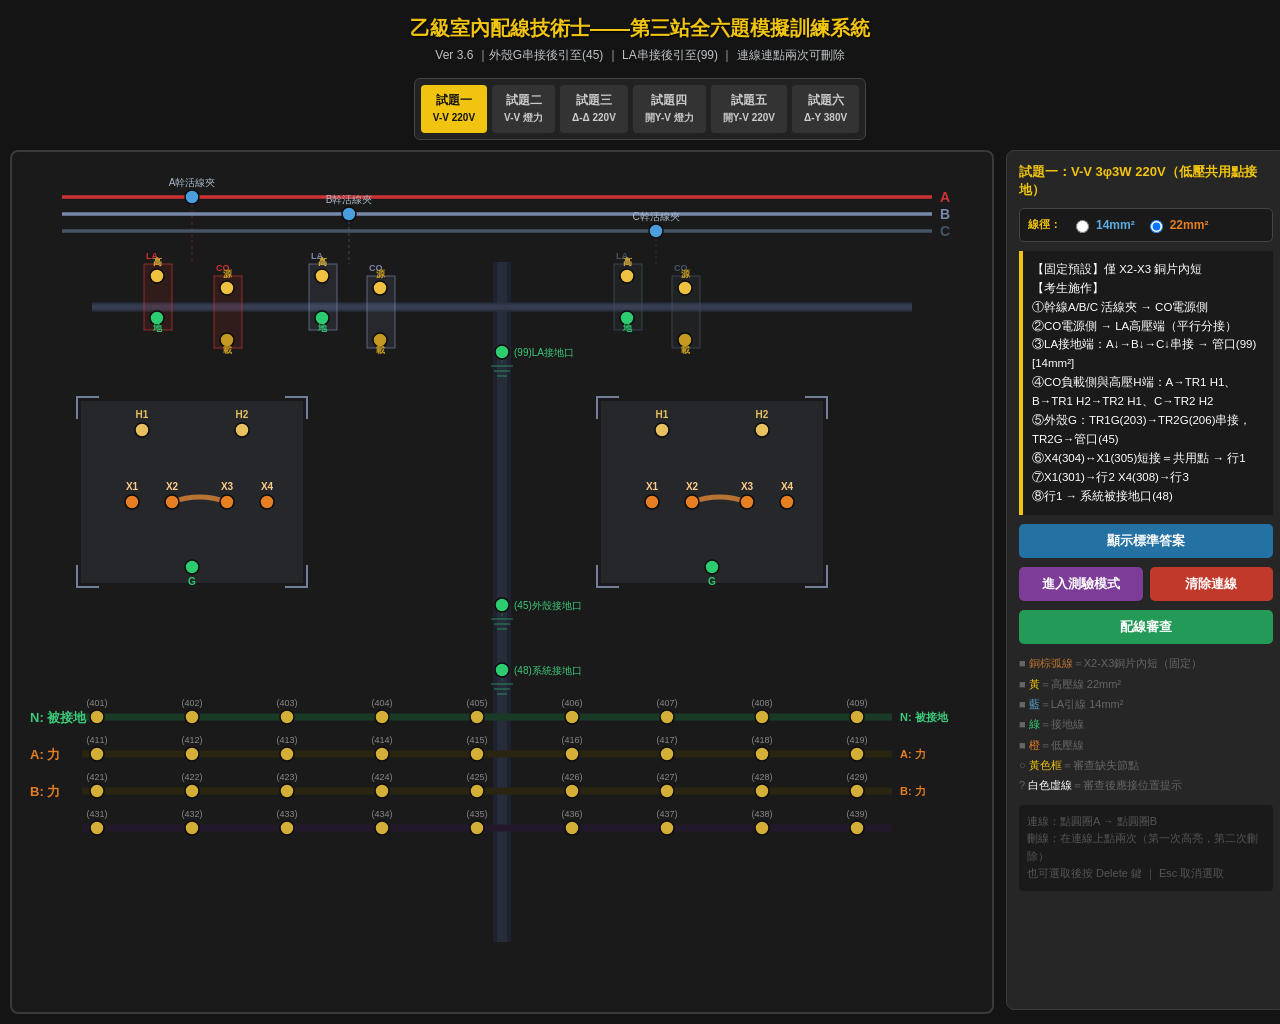
==== commit 9792862b: "Add files via upload" ====
--- a/index.html
+++ b/index.html
@@ -2,859 +2,43 @@
 <html lang="zh-TW">
 <head>
 <meta charset="UTF-8">
-<title>乙級室內配線技術士——第三站全六題模擬訓練系統 Ver3.6</title>
+<meta name="viewport" content="width=device-width, initial-scale=1">
+<title>s3-study</title>
 <style>
   *{box-sizing:border-box}
-  body{font-family:"Microsoft JhengHei",Arial,sans-serif;background:#141414;color:#fff;margin:0;padding:10px;display:flex;flex-direction:column;align-items:center}
-  h1{color:#f1c40f;margin:5px 0;font-size:20px;text-shadow:1px 1px 2px #000}
-  .subtitle{color:#bdc3c7;font-size:12px;margin-bottom:8px}
-  .qsel{display:flex;gap:5px;margin-bottom:10px;background:#222;padding:6px;border-radius:6px;border:1px solid #444;flex-wrap:wrap;justify-content:center}
-  .qbtn{padding:7px 12px;border:none;border-radius:4px;background:#333;color:#ccc;font-weight:700;cursor:pointer;font-size:12px;line-height:1.4}
-  .qbtn.active{background:#f1c40f;color:#141414}
-  .qbtn:hover{background:#555;color:#fff}
-  .wrap{display:flex;gap:12px;max-width:1460px;width:100%}
-  canvas{background:#1a1a1a;border:2px solid #3a3a3a;border-radius:8px;cursor:crosshair;flex-shrink:0}
-  .panel{width:280px;flex-shrink:0;background:#262626;padding:12px;border-radius:8px;border:1px solid #3a3a3a;display:flex;flex-direction:column;gap:9px;max-height:860px;overflow-y:auto}
-  .panel h3{color:#f1c40f;margin:0;font-size:13px}
-  .mrow{background:#1a1a1a;padding:8px;border-radius:5px;border:1px solid #444;display:flex;align-items:center;gap:10px}
-  .go{display:flex;align-items:center;gap:4px;font-weight:700;cursor:pointer;font-size:12px}
-  .g14{color:#5dade2}.g22{color:#e67e22}
-  .guide{background:#1a1a1a;padding:9px;border-left:4px solid #f1c40f;font-size:11.5px;line-height:1.65;white-space:pre-line}
-  .btn{padding:8px;border:none;border-radius:5px;font-size:13px;font-weight:700;cursor:pointer;font-family:inherit}
-  .ba{background:#2471a3;color:#fff}.ba:hover{background:#1a5276}
-  .bp{background:#d35400;color:#fff}.bp:hover{background:#a04000}
-  .bp.on{background:#27ae60}.bp.on:hover{background:#1e8449}
-  .bq{background:#7d3c98;color:#fff}.bq:hover{background:#6c3483}
-  .br{background:#c0392b;color:#fff}.br:hover{background:#a93226}
-  .bc{background:#239b56;color:#fff}.bc:hover{background:#1d8348}
-  .ag{display:grid;grid-template-columns:1fr 1fr;gap:7px}
-  .res{padding:9px;border-radius:5px;font-weight:700;display:none;white-space:pre-line;font-size:12px;line-height:1.6}
-  .ok{background:#1e8449;color:#fff}.er{background:#922b21;color:#fff}
-  .dh{display:none;background:#7d3c98;color:#fff;font-size:12px;font-weight:700;padding:5px 10px;border-radius:4px;text-align:center}
-  .dh.show{display:block}
-  .leg{font-size:11px;color:#666;line-height:1.85}
-  .tip{font-size:11px;color:#555;line-height:1.6;background:#1a1a1a;padding:8px;border-radius:4px}
+  body{font-family:"Microsoft JhengHei",Arial,sans-serif;background:#141414;color:#f5f5f5;margin:0;min-height:100vh;display:grid;place-items:center;padding:24px}
+  main{width:min(420px,100%);background:#242424;border:1px solid #3d3d3d;border-radius:8px;padding:20px;text-align:center}
+  h1{font-size:20px;color:#f1c40f;margin:0 0 10px}
+  p{font-size:14px;color:#cfcfcf;line-height:1.7;margin:0 0 16px}
+  .actions{display:grid;grid-template-columns:1fr 1fr;gap:10px}
+  a{display:block;text-decoration:none;color:#fff;font-weight:700;border-radius:6px;padding:12px}
+  .desktop{background:#2471a3}
+  .mobile{background:#239b56}
 </style>
+<script>
+(function(){
+  const version = "19";
+  const params = new URLSearchParams(location.search);
+  const forced = params.get("view");
+  const mobileUA = /Android|iPhone|iPod|IEMobile|Mobile/i.test(navigator.userAgent);
+  const narrowTouch = matchMedia("(pointer: coarse)").matches && matchMedia("(max-width: 900px)").matches;
+  const target = forced === "desktop"
+    ? "desktop.html"
+    : forced === "mobile" || mobileUA || narrowTouch
+      ? "mobile.html"
+      : "desktop.html";
+  location.replace(target + "?v=" + version);
+})();
+</script>
 </head>
 <body>
-<div style="text-align:center;margin-bottom:6px">
-  <h1>乙級室內配線技術士——第三站全六題模擬訓練系統</h1>
-  <div class="subtitle">Ver 3.6 ｜外殼G串接後引至(45) ｜ LA串接後引至(99) ｜ 連線連點兩次可刪除</div>
-</div>
-<div class="qsel">
-  <button class="qbtn active" id="qb1" onclick="switchQuiz(1)">試題一<br><small>V-V 220V</small></button>
-  <button class="qbtn" id="qb2" onclick="switchQuiz(2)">試題二<br><small>V-V 燈力</small></button>
-  <button class="qbtn" id="qb3" onclick="switchQuiz(3)">試題三<br><small>Δ-Δ 220V</small></button>
-  <button class="qbtn" id="qb4" onclick="switchQuiz(4)">試題四<br><small>開Y-V 燈力</small></button>
-  <button class="qbtn" id="qb5" onclick="switchQuiz(5)">試題五<br><small>開Y-V 220V</small></button>
-  <button class="qbtn" id="qb6" onclick="switchQuiz(6)">試題六<br><small>Δ-Y 380V</small></button>
-</div>
-<div class="wrap">
-  <canvas id="wireCanvas" width="980" height="860"></canvas>
-  <div class="panel">
-    <h3 id="qtitle">載入中…</h3>
-    <div class="mrow">
-      <span style="font-size:11px;color:#f1c40f;font-weight:700">線徑：</span>
-      <label class="go g14"><input type="radio" name="g" value="14" onchange="CG=14"> 14mm²</label>
-      <label class="go g22"><input type="radio" name="g" value="22" checked onchange="CG=22"> 22mm²</label>
-    </div>
-    <div id="qguide" class="guide"></div>
-    <div class="ag">
-      <button class="btn ba" onclick="showAnswer()">顯示標準答案</button>
-      <button class="btn bp" id="pbtn" onclick="togglePreset()">顯示考場配妥</button>
-    </div>
-    <div class="ag">
-      <button class="btn bq" onclick="enterQuiz()">進入測驗模式</button>
-      <button class="btn br" onclick="clearWires()">清除連線</button>
-    </div>
-    <button class="btn bc" style="width:100%" onclick="checkWiring()">配線審查</button>
-    <div id="dh" class="dh">連線已選取（高亮）— 再點一次刪除 或按 Delete</div>
-    <div id="res" class="res"></div>
-    <div class="leg">
-      <div>■ <span style="color:#b87333">銅棕弧線</span>＝X2-X3銅片內短（固定）</div>
-      <div>- - <span style="color:#556677">灰虛線</span>＝考場配妥（Q3/Q6 Δ跳線）</div>
-      <div>■ <span style="color:#f1c40f">黃</span>＝高壓線 22mm²</div>
-      <div>■ <span style="color:#5dade2">藍</span>＝LA引線 14mm²</div>
-      <div>■ <span style="color:#2ecc71">綠</span>＝接地線</div>
-      <div>■ <span style="color:#e67e22">橙</span>＝低壓線</div>
-      <div>○ <span style="color:#f1c40f">黃色框</span>＝審查缺失節點</div>
-      <div>? <span style="color:#fff">白色虛線</span>＝審查後應接位置提示</div>
-    </div>
-    <div class="tip">連線：點圓圈A → 點圓圈B<br>刪線：在連線上點兩次（第一次高亮，第二次刪除）<br>也可選取後按 Delete 鍵 ｜ Esc 取消選取</div>
+<main>
+  <h1>乙級室內配線第三站</h1>
+  <p>正在依裝置導向適合版本。若未自動跳轉，可手動選擇。</p>
+  <div class="actions">
+    <a class="desktop" href="desktop.html?v=19">桌機版</a>
+    <a class="mobile" href="mobile.html?v=19">手機版</a>
   </div>
-</div>
-<script>
-// ═══════════════════ 全域狀態 ═══════════════════
-let canvas,ctx,RES,DH;
-let nodes=[],conns=[],presets=[];
-let selN=null,selC=null;
-let CG=22,CQ=1,showP=false;
-let errN=new Set(),errC=new Set();
-let hintConns=[];   // 審查後：應接但未接的連線提示（白色虛線）
-
-// ═══════════════════ 試題規格 ═══════════════════
-const SP={
-  1:{title:"試題一：V-V 3φ3W 220V（低壓共用點接地）",
-     guide:"【考場配妥】高壓側H端子跳線、X2-X3銅片內短\n【考生施作】\n①幹線A/B/C 活線夾 → CO電源側\n②CO電源側 → LA高壓端（平行分接）\n③LA接地端：A↓→B↓→C↓串接 → 管口(99) [14mm²]\n④外殼G：TR1G(203)→TR2G(206)串接，TR2G→管口(45)\n⑤X4(304)↔X1(305)短接＝共用點 → 行1\n⑥X1(301)→行2  X4(308)→行3\n⑦行1 → 系統被接地口(48)",
-     tr:2,sg:false,rows:["行1：被接地相 N","行2：動力 A","行3：動力 B","行4：（空）"]},
-  2:{title:"試題二：V-V 3φ4W 110/220V 燈力",
-     guide:"【考場配妥】高壓側H端子跳線、X2-X3銅片內短\n【考生施作】\n①幹線A/B/C 活線夾 → CO電源側\n②CO電源側 → LA高壓端\n③LA接地端：A↓→B↓→C↓串接 → 管口(99) [14mm²]\n④外殼G：TR1G(203)→TR2G(206)串接，TR2G→管口(45)\n⑤工作中性點 X2/X3(302/303) → 行1\n⑥X1(301)→行2  X1(305)→行3  X4(308)→行4\n⑦行1 → 系統被接地口(48)",
-     tr:2,sg:false,rows:["行1：被接地中性線 N","行2：燈力 A","行3：燈力 B","行4：動力 C"]},
-  3:{title:"試題三：Δ-Δ 3φ3W 220V",
-     guide:"【考場配妥】高壓Δ跳線（肚上三跳）、X2-X3銅片內短\n【考生施作】\n①幹線A/B/C → CO電源側  ②CO電源側 → LA高壓端\n③LA接地端：A↓→B↓→C↓串接 → 管口(99)\n④CO負載側 → 各TR H1主端子\n⑤外殼G：TR1G(203)→TR2G(206)→TR3G(209)串接，TR3G→管口(45)\n⑥低壓Δ閉合：X4(304)↔X1(305)、X4(308)↔X1(309)、X4(312)↔X1(301)\n⑦接地頂點(301/312短接處)→行1  各相出力→行2/3\n⑧行1 → (48)",
-     tr:3,sg:false,rows:["行1：被接地相 N","行2：動力 A","行3：動力 B","行4：（空）"]},
-  4:{title:"試題四：開Y-V 3φ4W 燈力（單套管）",
-     guide:"【考場配妥】X2-X3銅片內短（僅此一項）\n【單套管說明】每台TR只有H1一根高壓套管，N端在內部接外殼\n【考生施作】\n①幹線A/B → CO電源側  ②CO電源側 → LA高壓端\n③LA接地端：A↓→B↓串接 → 管口(99) [14mm²]\n④CO負載側 → H1(201)、H1(204)\n⑤外殼G：TR1G(203)↔TR2G(206)互接（=開Y中性點），再引一條 TR2G(206)→管口(45)\n⑥工作中性點(302/303) → 行1\n⑦X1(301)→行2  X1(305)→行3  X4(308)→行4\n⑧行1 → (48)",
-     tr:2,sg:true,rows:["行1：被接地中性線 N","行2：燈力 A","行3：燈力 B","行4：動力 C"]},
-  5:{title:"試題五：開Y-V 3φ3W 220V（單套管）",
-     guide:"【考場配妥】X2-X3銅片內短（僅此一項）\n【單套管說明】每台TR只有H1一根高壓套管，N端在內部接外殼\n【考生施作】\n①幹線A/B → CO電源側  ②CO電源側 → LA高壓端\n③LA接地端：A↓→B↓串接 → 管口(99) [14mm²]\n④CO負載側 → H1(201)、H1(204)\n⑤外殼G：TR1G(203)↔TR2G(206)互接（=開Y中性點），再引一條 TR2G(206)→管口(45)\n⑥X4(304)↔X1(305)短接（共用點）→ 行1\n⑦X1(301)→行2  X4(308)→行3\n⑧行1 → (48)",
-     tr:2,sg:true,rows:["行1：被接地相 N","行2：動力 A","行3：動力 B","行4：（空）"]},
-  6:{title:"試題六：Δ-Y 3φ4W 220/380V",
-     guide:"【考場配妥】高壓Δ跳線（肚上三跳）、X2-X3銅片內短\n【考生施作】\n①幹線A/B/C → CO電源側  ②CO電源側 → LA高壓端\n③LA接地端：A↓→B↓→C↓串接 → 管口(99)\n④CO負載側 → 各TR H1主端子\n⑤外殼G：TR1G(203)→TR2G(206)→TR3G(209)串接，TR3G→管口(45)\n⑥Y中性點：X4(304)↔X4(308)↔X4(312)串接 → 行1\n⑦X1(301)→行2  X1(305)→行3  X1(309)→行4\n⑧行1 → (48)",
-     tr:3,sg:false,rows:["行1：被接地中性線 N","行2：燈力 A","行3：燈力 B","行4：燈力 C"]}
-};
-
-function NN(id,lbl,x,y,type,row=""){return{id,lbl,x,y,type,row,r:7};}
-
-// ═══════════════════════════════════════════════════════
-//  initLayout
-//
-//  考場真實佈局（參考訓練中心圖）：
-//  ┌──────────────────── 電桿（x=490） ─────────────────┐
-//  │  左側（電源進線側）          │   右側（終端/單組）  │
-//  │  A組：LA_A + CO_A            │   C組：LA_C + CO_C   │
-//  │  B組：LA_B + CO_B            │   （單套管改用A/C）   │
-//  └──────────────────────────────────────────────────┘
-//
-//  每組：LA(上)在 y=148，CO(上端)在 y=148，CO(下端)在 y=185
-//  LA 和 CO 左右緊鄰，LA在左，CO在右，兩者 x 距離約 40px
-//
-//  幹線 A/B/C 活線夾（接線環）：
-//    各組活線夾 x 位置與其 LA/CO 對齊
-//    A/B/C 三相 y 高度交錯（A=50, B=68, C=86），水平上不垂直對齊
-//
-//  x 座標規劃（左側兩組，右側一組）：
-//    A組：LA_A=180, CO_A=220  活線夾_A 在 A幹線上 x=200
-//    B組：LA_B=320, CO_B=360  活線夾_B 在 B幹線上 x=340
-//    C組（右側）：LA_C=720, CO_C=760  活線夾_C 在 C幹線上 x=740
-//    （單套管 Q4/Q5 使用 A/C 組，不使用 B 組）
-// ═══════════════════════════════════════════════════════
-function initLayout(q){
-  nodes=[]; conns=[]; presets=[];
-  selN=null; selC=null;
-  errN=new Set(); errC=new Set(); hintConns=[];
-  if(RES) RES.style.display="none";
-  if(DH) DH.classList.remove("show");
-
-  const sp=SP[q];
-  const is3=(sp.tr===3);
-  const isSG=sp.sg;
-
-  // ─────────────────────────────────────────────
-  //  組別定義：每組包含 {相, LA_x, CO_x, 幹線x, 幹線y}
-  //  左側兩組（A/B），右側一組（C，單套管無）
-  // ─────────────────────────────────────────────
-  //  幹線 y：A=50, B=68, C=86（水平錯開，不垂直對齊）
-  const groups = isSG
-    ? [ {ph:"A", lax:170, cox:228, hvx:197, hvy:45, hvId:1, laHvId:10, laGId:13, coTopId:104, coBotId:107},
-        {ph:"C", lax:615, cox:673, hvx:644, hvy:79, hvId:3, laHvId:12, laGId:15, coTopId:106, coBotId:109} ]
-    : [ {ph:"A", lax:170, cox:228, hvx:197, hvy:45, hvId:1, laHvId:10, laGId:13, coTopId:104, coBotId:107},
-        {ph:"B", lax:310, cox:368, hvx:337, hvy:62, hvId:2, laHvId:11, laGId:14, coTopId:105, coBotId:108},
-        {ph:"C", lax:615, cox:673, hvx:644, hvy:79, hvId:3, laHvId:12, laGId:15, coTopId:106, coBotId:109} ];
-
-  groups.forEach((g)=>{
-    nodes.push(NN(g.hvId,  `${g.ph}幹活線夾`, g.hvx, g.hvy, "hv_line"));
-    nodes.push(NN(g.laHvId, `LA_${g.ph}↑`, g.lax, 128, "la_hv"));
-    nodes.push(NN(g.laGId,  `LA_${g.ph}↓`, g.lax, 160, "la_gnd"));
-    nodes.push(NN(g.coTopId,`CO_${g.ph}↑`, g.cox, 140, "co_top"));
-    nodes.push(NN(g.coBotId,`CO_${g.ph}↓`, g.cox, 175, "co_bot"));
-  });
-
-  // 桿身三管口（y座標重新規劃，確保與相鄰節點間距足夠）
-  nodes.push(NN(99,"(99)LA接地口",490,200,"gnd_pipe")); // CO_A↓(175)下方25px
-  nodes.push(NN(45,"(45)外殼接地口",490,368,"gnd_box")); // 外殼G(318)下方50px
-  nodes.push(NN(48,"(48)系統接地口",490,505,"gnd_sys")); // X端子(435)下方70px
-
-  // TR 一次側 H 端子
-  // 兩台：TR1中心 x=310, TR2中心 x=660
-  // 三台：TR1 x=150, TR2 x=490, TR3 x=820
-  if(!is3){
-    if(isSG){
-      nodes.push(NN(201,"TR1_H1", 280,262,"tr_hv"));
-      nodes.push(NN(203,"TR1外殼G",315,318,"tr_g"));
-      nodes.push(NN(204,"TR2_H1", 630,262,"tr_hv"));
-      nodes.push(NN(206,"TR2外殼G",665,318,"tr_g"));
-    } else {
-      nodes.push(NN(201,"TR1_H1", 280,262,"tr_hv"));
-      nodes.push(NN(202,"TR1_H2", 340,262,"tr_hv"));
-      nodes.push(NN(203,"TR1外殼G",310,318,"tr_g"));
-      nodes.push(NN(204,"TR2_H1", 630,262,"tr_hv"));
-      nodes.push(NN(205,"TR2_H2", 690,262,"tr_hv"));
-      nodes.push(NN(206,"TR2外殼G",660,318,"tr_g"));
-    }
-  } else {
-    // 三台：均勻分布在 980px 畫布內
-    // TR1 中心 x=150, TR2 中心 x=490, TR3 中心 x=820
-    nodes.push(NN(201,"TR1_H1", 125,262,"tr_hv"));
-    nodes.push(NN(202,"TR1_H2", 185,262,"tr_hv"));
-    nodes.push(NN(203,"TR1外殼G",155,318,"tr_g"));
-    nodes.push(NN(204,"TR2_H1", 462,262,"tr_hv"));
-    nodes.push(NN(205,"TR2_H2", 522,262,"tr_hv"));
-    nodes.push(NN(206,"TR2外殼G",492,318,"tr_g"));
-    nodes.push(NN(207,"TR3_H1", 790,262,"tr_hv"));
-    nodes.push(NN(208,"TR3_H2", 850,262,"tr_hv"));
-    nodes.push(NN(209,"TR3外殼G",820,318,"tr_g"));
-  }
-
-  // TR 二次側 X1~X4（標籤只顯示 X1~X4，不帶 TR 前綴）
-  if(!is3){
-    [301,302,303,304].forEach((id,i)=>nodes.push(NN(id,`X${i+1}`,258+i*34,435,"tr_lv")));
-    [305,306,307,308].forEach((id,i)=>nodes.push(NN(id,`X${i+1}`,598+i*34,435,"tr_lv")));
-  } else {
-    [301,302,303,304].forEach((id,i)=>nodes.push(NN(id,`X${i+1}`, 59+i*30,435,"tr_lv")));
-    [305,306,307,308].forEach((id,i)=>nodes.push(NN(id,`X${i+1}`,389+i*30,435,"tr_lv")));
-    [309,310,311,312].forEach((id,i)=>nodes.push(NN(id,`X${i+1}`,719+i*30,435,"tr_lv")));
-  }
-
-  // 低壓幹線 C型環壓接點（每行5個）
-  const lx=[85,252,419,636,803], ly=[565,602,639,676];
-  const rn=["row1","row2","row3","row4"];
-  const bi=[401,411,421,431];
-  for(let r=0;r<4;r++)
-    for(let c=0;c<5;c++)
-      nodes.push(NN(bi[r]+c,`${["N","A","B","C"][r]}_${c+1}`,lx[c],ly[r],"lv_grid",rn[r]));
-
-  // ─ presets：只保留 X2-X3 銅片內短（永遠顯示，不可刪）
-  // 考場實際配妥的線：
-  //   Q3/Q6：高壓Δ跳線（三台TR肚上）
-  //   全部：X2-X3 銅片內短
-  // 其餘全部由考生自己接，preset不放
-  const f=id=>nodes.find(n=>n.id===id);
-  presets.push({n1:f(302),n2:f(303),g:99,copper:true});
-  presets.push({n1:f(306),n2:f(307),g:99,copper:true});
-  if(is3) presets.push({n1:f(310),n2:f(311),g:99,copper:true});
-
-  // ─ 考場配妥虛線（showP 控制，只有 Q3/Q6 的Δ跳線）
-  // Q1/Q2/Q4/Q5 沒有考場配妥線，「顯示考場配妥」對這些題無效
-  if(q===3||q===6){
-    presets.push({n1:f(202),n2:f(204),g:22,p:true}); // TR1_H2→TR2_H1
-    presets.push({n1:f(205),n2:f(207),g:22,p:true}); // TR2_H2→TR3_H1
-    presets.push({n1:f(208),n2:f(201),g:22,p:true}); // TR3_H2→TR1_H1（閉合）
-  }
-}
-
-// ═══════════════════ 繪圖 ═══════════════════
-function draw(){
-  if(!ctx) return;
-  ctx.clearRect(0,0,980,860);
-  const sp=SP[CQ];
-  const isSG=sp.sg;
-
-  // 電桿桿身
-  ctx.lineWidth=18; ctx.strokeStyle="#1e2230"; ctx.setLineDash([]);
-  ctx.beginPath(); ctx.moveTo(490,110); ctx.lineTo(490,790); ctx.stroke();
-  ctx.lineWidth=10; ctx.strokeStyle="#262c3a";
-  ctx.beginPath(); ctx.moveTo(490,110); ctx.lineTo(490,790); ctx.stroke();
-
-  // 橫擔
-  ctx.lineWidth=9; ctx.strokeStyle="#2a3040"; ctx.setLineDash([]);
-  ctx.beginPath(); ctx.moveTo(80,155); ctx.lineTo(900,155); ctx.stroke();
-  ctx.lineWidth=5; ctx.strokeStyle="#363d50";
-  ctx.beginPath(); ctx.moveTo(80,155); ctx.lineTo(900,155); ctx.stroke();
-
-  // ── 三相高壓架空幹線（A/B/C 永遠三條，不論題目）
-  const hvC=["#cc3333","#7788aa","#445566"];
-  const hvL=["A","B","C"];
-  const hvY=[45,62,79];
-  for(let i=0;i<3;i++){
-    ctx.beginPath(); ctx.moveTo(50,hvY[i]); ctx.lineTo(920,hvY[i]);
-    ctx.strokeStyle=hvC[i]; ctx.lineWidth=3.5; ctx.setLineDash([]); ctx.stroke();
-    ctx.fillStyle=hvC[i]; ctx.font="bold 14px 'Microsoft JhengHei',Arial";
-    ctx.fillText(hvL[i],928,hvY[i]+5);
-  }
-
-  // ── LA/CO 器材方框（只有該題有器材的相才畫方框）
-  const grpDraw=isSG
-    ?[{ph:"A",lax:170,cox:228,hvx:197,hvy:45,c:hvC[0]},
-      {ph:"C",lax:615,cox:673,hvx:644,hvy:79,c:hvC[2]}]
-    :[{ph:"A",lax:170,cox:228,hvx:197,hvy:45,c:hvC[0]},
-      {ph:"B",lax:310,cox:368,hvx:337,hvy:62,c:hvC[1]},
-      {ph:"C",lax:615,cox:673,hvx:644,hvy:79,c:hvC[2]}];
-
-  grpDraw.forEach(g=>{
-    ctx.setLineDash([3,3]); ctx.strokeStyle=g.c+"66"; ctx.lineWidth=1;
-    ctx.beginPath(); ctx.moveTo(g.hvx,g.hvy+7); ctx.lineTo(g.hvx,118); ctx.stroke();
-    ctx.setLineDash([]);
-    // LA 方框（y=118~168）— 相別字母在左上角
-    ctx.strokeStyle=g.c+"aa"; ctx.lineWidth=1;
-    ctx.strokeRect(g.lax-13,118,28,50); ctx.fillStyle=g.c+"22"; ctx.fillRect(g.lax-13,118,28,50);
-    ctx.fillStyle=g.c; ctx.font="bold 9px Arial"; ctx.textAlign="left";
-    ctx.fillText("LA",g.lax-11,113);
-    ctx.fillStyle="#ffffff88"; ctx.font="bold 11px Arial"; ctx.textAlign="center";
-    ctx.fillText(g.ph,g.lax,132);
-    // CO 方框（y=130~185）— 相別字母在右，與LA錯開
-    ctx.strokeStyle=g.c+"aa"; ctx.lineWidth=1;
-    ctx.strokeRect(g.cox-13,130,28,52); ctx.fillStyle=g.c+"22"; ctx.fillRect(g.cox-13,130,28,52);
-    ctx.fillStyle=g.c; ctx.font="bold 9px Arial"; ctx.textAlign="left";
-    ctx.fillText("CO",g.cox-11,125);
-    ctx.fillStyle="#ffffff88"; ctx.font="bold 11px Arial"; ctx.textAlign="center";
-    ctx.fillText(g.ph,g.cox,144);
-    ctx.textAlign="left"; ctx.setLineDash([]);
-  });
-
-  // Q4/Q5：單套管題直接使用 A/C 兩組 LA/CO，不另外畫 B 組器材。
-
-  // ── 低壓幹線橫線（y更新）
-  const lvY=[565,602,639,676];
-  const lvC=["#1a3a28","#2a2510","#2a2510","#22182a"];
-  const lvLC=["#3dc97a","#e67e22","#e67e22","#a569bd"];
-  lvY.forEach((y,i)=>{
-    ctx.beginPath(); ctx.moveTo(70,y); ctx.lineTo(880,y);
-    ctx.strokeStyle=lvC[i]; ctx.lineWidth=7; ctx.setLineDash([]); ctx.stroke();
-    ctx.fillStyle=lvLC[i]; ctx.font="bold 11px 'Microsoft JhengHei',Arial";
-    ctx.fillText(`【${sp.rows[i]}】`,888,y+4);
-  });
-
-  // ── 桿身管口入地符號（更新 y）
-  [[490,202],[490,370],[490,507]].forEach(([x,y])=>gndSym(x,y));
-
-  // ── 既設線
-  presets.forEach(c=>{
-    if(!c.n1||!c.n2) return;
-    if(c.copper){
-      drawWire(c.n1,c.n2,"#b87333",5,[]);
-    } else if(c.p&&showP){
-      drawWire(c.n1,c.n2,"#556677",2,[6,4]);
-    }
-    ctx.setLineDash([]);
-  });
-
-  // ── 考生連線（加端點小圓圈，方便辨識接在哪個點）
-  conns.forEach(c=>{
-    if(!c.n1||!c.n2) return;
-    const isSel=(c===selC);
-    const isErr=errC.has(c);
-    const col=isErr?"#e74c3c":wCol(c.n1,c.n2);
-    const lw=c.g===14?2:3.5;
-    drawWire(c.n1,c.n2,isSel?"#cc55ff":col,lw,[]);
-    // 端點小圓圈（白色，讓考生清楚看到線接在哪個節點）
-    [c.n1,c.n2].forEach(nd=>{
-      ctx.beginPath(); ctx.arc(nd.x,nd.y,4,0,2*Math.PI);
-      ctx.fillStyle=isSel?"#cc55ff":col; ctx.fill();
-      ctx.strokeStyle="#0d0d0d"; ctx.lineWidth=1; ctx.stroke();
-    });
-    if(isSel){
-      const m=bzMid(c.n1,c.n2);
-      ctx.beginPath(); ctx.arc(m.x,m.y,13,0,2*Math.PI);
-      ctx.fillStyle="#7d3c98"; ctx.fill();
-      ctx.strokeStyle="#fff"; ctx.lineWidth=2.5; ctx.setLineDash([]);
-      ctx.beginPath(); ctx.moveTo(m.x-5,m.y-5); ctx.lineTo(m.x+5,m.y+5); ctx.stroke();
-      ctx.beginPath(); ctx.moveTo(m.x+5,m.y-5); ctx.lineTo(m.x-5,m.y+5); ctx.stroke();
-    }
-  });
-
-  // ── 審查提示線（白色虛線 + ? 標示，應接但未接的位置）
-  hintConns.forEach(h=>{
-    if(!h.n1||!h.n2) return;
-    drawWire(h.n1,h.n2,"#ffffff",1.5,[8,5]);
-    const m=bzMid(h.n1,h.n2);
-    ctx.beginPath(); ctx.arc(m.x,m.y,9,0,2*Math.PI);
-    ctx.strokeStyle="#ffffff"; ctx.lineWidth=1.5; ctx.setLineDash([]);
-    ctx.fillStyle="#333"; ctx.fill(); ctx.stroke();
-    ctx.fillStyle="#fff"; ctx.font="bold 11px Arial";
-    ctx.textAlign="center"; ctx.fillText("?",m.x,m.y+4); ctx.textAlign="left";
-  });
-
-  // ── 缺失節點：亮黃色虛線圓框（與考生連線顏色完全不同）
-  errN.forEach(id=>{
-    const nd=nodes.find(n=>n.id===id); if(!nd) return;
-    ctx.beginPath(); ctx.arc(nd.x,nd.y,nd.r+7,0,2*Math.PI);
-    ctx.strokeStyle="#f1c40f"; ctx.lineWidth=2.5;
-    ctx.setLineDash([5,3]); ctx.stroke();
-    ctx.setLineDash([]);
-  });
-
-  // ── 節點
-  nodes.forEach(nd=>{
-    if(!nd) return;
-    const isSel=selN&&selN.id===nd.id;
-    const isErr=errN.has(nd.id);
-    ctx.beginPath(); ctx.arc(nd.x,nd.y,nd.r,0,2*Math.PI);
-    ctx.fillStyle=isSel?"#e74c3c":isErr?"#c0392b":nCol(nd);
-    ctx.fill(); ctx.strokeStyle="#0d0d0d"; ctx.lineWidth=1.5; ctx.setLineDash([]); ctx.stroke();
-    drawLabel(nd);
-  });
-}
-
-function gndSym(x,y){
-  ctx.setLineDash([3,3]); ctx.strokeStyle="#2ecc7155"; ctx.lineWidth=1;
-  ctx.beginPath(); ctx.moveTo(x,y); ctx.lineTo(x,y+12); ctx.stroke();
-  ctx.setLineDash([]);
-  [[22,0],[16,5],[10,10]].forEach(([w,dy])=>{
-    ctx.beginPath(); ctx.moveTo(x-w/2,y+12+dy); ctx.lineTo(x+w/2,y+12+dy);
-    ctx.strokeStyle="#2ecc7166"; ctx.lineWidth=1.5; ctx.stroke();
-  });
-}
-
-function drawLabel(nd){
-  ctx.setLineDash([]);
-  const t=nd.type;
-  if(t==="lv_grid"){
-    ctx.fillStyle="#888"; ctx.font="9px Arial";
-    ctx.textAlign="center"; ctx.fillText(`(${nd.id})`,nd.x,nd.y-11); ctx.textAlign="left";
-    return;
-  }
-  if(t==="tr_lv"){
-    ctx.fillStyle="#ffcc88"; ctx.font="bold 10px 'Microsoft JhengHei',Arial";
-    ctx.textAlign="center"; ctx.fillText(nd.lbl,nd.x,nd.y-12); ctx.textAlign="left";
-    return;
-  }
-  ctx.font="10px 'Microsoft JhengHei',Arial";
-  if(t==="gnd_pipe"||t==="gnd_box"||t==="gnd_sys"){
-    ctx.fillStyle="#3dc97a"; ctx.fillText(nd.lbl,nd.x+12,nd.y+4); return;
-  }
-  if(t==="hv_line"){
-    ctx.fillStyle="#aabbcc"; ctx.textAlign="center"; ctx.fillText(nd.lbl,nd.x,nd.y-11); ctx.textAlign="left"; return;
-  }
-  if(t==="la_hv"||t==="la_gnd"){
-    // 只顯示「高」或「地」，避免與 CO 的標籤重疊
-    ctx.fillStyle=t==="la_gnd"?"#2ecc71":"#f0c040";
-    ctx.font="bold 9px Arial"; ctx.textAlign="center";
-    ctx.fillText(t==="la_hv"?"高":"地", nd.x, nd.y+(t==="la_hv"?-11:13));
-    ctx.textAlign="left"; return;
-  }
-  if(t==="co_top"||t==="co_bot"){
-    // 只顯示「源」或「載」，避免與 LA 的標籤重疊
-    ctx.fillStyle="#c49a20"; ctx.font="bold 9px Arial"; ctx.textAlign="center";
-    ctx.fillText(t==="co_top"?"源":"載", nd.x, nd.y+(t==="co_top"?-11:13));
-    ctx.textAlign="left"; return;
-  }
-  if(t==="tr_hv"){
-    ctx.fillStyle="#e8c060"; ctx.textAlign="center"; ctx.fillText(nd.lbl,nd.x,nd.y-11); ctx.textAlign="left"; return;
-  }
-  if(t==="tr_g"){
-    ctx.fillStyle="#2ecc71"; ctx.textAlign="center"; ctx.fillText(nd.lbl,nd.x,nd.y+14); ctx.textAlign="left"; return;
-  }
-  ctx.fillStyle="#c8ced8"; ctx.fillText(nd.lbl,nd.x+9,nd.y+4);
-}
-
-function bzCtrl(a,b){
-  const dx=b.x-a.x, dy=b.y-a.y;
-  const dist=Math.hypot(dx,dy);
-  // 固定往「上方+側邊」彎弧，不論起終點誰左誰右
-  // 距離越遠弧度越大，避免長線太平
-  const curve=Math.min(dist*0.25, 80);
-  // 水平線（X端子到低壓幹線）：往外大弧繞，避免貼幹線
-  const isVertical=(Math.abs(dy)>Math.abs(dx)*0.5);
-  const offset=isVertical?curve*1.4:curve;
-  return{
-    cx:(a.x+b.x)/2 - offset * Math.sign(dy||1) * 0.3,
-    cy:(a.y+b.y)/2 - offset
-  };
-}
-function bzMid(a,b){
-  const{cx,cy}=bzCtrl(a,b);
-  return{x:.25*a.x+.5*cx+.25*b.x,y:.25*a.y+.5*cy+.25*b.y};
-}
-function bezPt(a,b,t){
-  const{cx,cy}=bzCtrl(a,b);
-  return{x:(1-t)**2*a.x+2*(1-t)*t*cx+t**2*b.x,
-         y:(1-t)**2*a.y+2*(1-t)*t*cy+t**2*b.y};
-}
-function distToBez(a,b,mx,my){
-  let d=Infinity;
-  for(let t=.05;t<=.95;t+=.05){const p=bezPt(a,b,t);d=Math.min(d,Math.hypot(mx-p.x,my-p.y));}
-  return d;
-}
-function drawWire(a,b,col,lw,dash){
-  // 線段避開接點圓圈：不要從圓心畫到圓心，避免線蓋住端子點。
-  const dx=b.x-a.x, dy=b.y-a.y;
-  const d=Math.hypot(dx,dy)||1;
-  const offA=(a.r||7)+3, offB=(b.r||7)+3;
-  const aa={...a, x:a.x+dx/d*offA, y:a.y+dy/d*offA};
-  const bb={...b, x:b.x-dx/d*offB, y:b.y-dy/d*offB};
-  const{cx,cy}=bzCtrl(aa,bb);
-  ctx.beginPath(); ctx.moveTo(aa.x,aa.y);
-  ctx.quadraticCurveTo(cx,cy,bb.x,bb.y);
-  ctx.strokeStyle=col; ctx.lineWidth=lw; ctx.setLineDash(dash); ctx.stroke();
-  ctx.setLineDash([]);
-}
-function wCol(a,b){
-  const gT=["gnd_pipe","gnd_box","gnd_sys","la_gnd","tr_g"];
-  if(gT.includes(a.type)||gT.includes(b.type)) return "#2ecc71";
-  if(a.type==="lv_grid"||b.type==="lv_grid"||a.type==="tr_lv"||b.type==="tr_lv") return "#e67e22";
-  if(a.type==="la_hv"||b.type==="la_hv") return "#5dade2";
-  return "#f1c40f";
-}
-function nCol(nd){
-  const t=nd.type;
-  if(t==="hv_line") return "#4a9edd";
-  if(t==="co_top") return "#f0c040";
-  if(t==="co_bot") return "#c49a20";
-  if(t==="la_hv") return "#f0c040";
-  if(t==="la_gnd") return "#2ecc71";
-  if(t==="gnd_pipe"||t==="gnd_box"||t==="gnd_sys") return "#2ecc71";
-  if(t==="tr_hv") return "#e8c060";
-  if(t==="tr_g") return "#2ecc71";
-  if(t==="tr_lv") return "#e67e22";
-  if(t==="lv_grid") return "#e67e22";
-  return "#aaaaaa";
-}
-
-// ═══════════════════ 滑鼠 ═══════════════════
-// 邏輯：
-//   單擊節點 → 建立連線
-//   單擊連線 → 第一次高亮選取
-//   再次單擊同一條連線 → 第二次直接刪除（連點兩次刪線）
-//   單擊空白 → 取消選取
-function onMD(e){
-  const r=canvas.getBoundingClientRect();
-  // 修正縮放比例：canvas 實際繪圖尺寸 vs CSS 顯示尺寸
-  const scaleX=canvas.width/r.width;
-  const scaleY=canvas.height/r.height;
-  const mx=(e.clientX-r.left)*scaleX;
-  const my=(e.clientY-r.top)*scaleY;
-
-  // 點節點優先
-  for(const nd of nodes){
-    if(Math.hypot(mx-nd.x,my-nd.y)<=nd.r+8){
-      if(!selN){
-        selN=nd; selC=null;
-        DH&&DH.classList.remove("show");
-      } else if(selN.id!==nd.id){
-        // 考場配妥線只是提示，不可阻擋學生練習同一條線；只檢查學生已畫線是否重複。
-        const dup=conns.some(c=>
-          (c.n1.id===selN.id&&c.n2.id===nd.id)||(c.n1.id===nd.id&&c.n2.id===selN.id));
-        if(!dup){conns.push({n1:selN,n2:nd,g:CG});errN=new Set();errC=new Set();}
-        selN=null;
-      } else {
-        selN=null;
-      }
-      draw(); return;
-    }
-  }
-
-  // 點連線
-  for(const c of conns){
-    if(distToBez(c.n1,c.n2,mx,my)<=12){
-      if(selC===c){
-        // 第二次點同一條線 → 直接刪除
-        delConn(c); return;
-      } else {
-        // 第一次點 → 高亮選取
-        selC=c; selN=null;
-        DH&&DH.classList.add("show");
-        draw(); return;
-      }
-    }
-  }
-
-  // 點空白 → 取消
-  selN=null; selC=null;
-  DH&&DH.classList.remove("show");
-  draw();
-}
-function delConn(c){
-  const i=conns.indexOf(c);
-  if(i>=0){conns.splice(i,1);errN=new Set();errC=new Set();}
-  selC=null;
-  DH&&DH.classList.remove("show");
-  draw();
-}
-function delSel(){
-  if(selC) delConn(selC);
-}
-function onKD(e){
-  if((e.key==="Delete"||e.key==="Backspace")&&selC){e.preventDefault();delSel();}
-  if(e.key==="Escape"){selN=null;selC=null;DH&&DH.classList.remove("show");draw();}
-}
-
-// ═══════════════════ 控制 ═══════════════════
-function switchQuiz(q){
-  CQ=q;
-  for(let i=1;i<=6;i++) document.getElementById(`qb${i}`).classList.toggle("active",i===q);
-  document.getElementById("qtitle").innerText=SP[q].title;
-  document.getElementById("qguide").innerText=SP[q].guide;
-  showP=false;
-  const pb=document.getElementById("pbtn");
-  pb.classList.remove("on"); pb.innerText="顯示考場配妥";
-  initLayout(q); draw();
-}
-function togglePreset(){
-  showP=!showP;
-  const pb=document.getElementById("pbtn");
-  pb.classList.toggle("on",showP);
-  pb.innerText=showP?"隱藏考場配妥":"顯示考場配妥";
-  draw();
-}
-function clearWires(){
-  initLayout(CQ);showP=false;
-  const pb=document.getElementById("pbtn");
-  pb.classList.remove("on"); pb.innerText="顯示考場配妥";
-  DH&&DH.classList.remove("show"); draw();
-}
-function enterQuiz(){clearWires();}
-
-// ═══════════════════ 標準答案 ═══════════════════
-function showAnswer(){
-  initLayout(CQ);
-  const f=id=>nodes.find(n=>n.id===id);
-  const add=(a,b,g=22)=>{const n1=f(a),n2=f(b);if(n1&&n2)conns.push({n1,n2,g});};
-  const sp=SP[CQ];
-
-  // ① 幹線活線夾 → CO電源側上端
-  add(1,104); add(2,105);
-  if(!sp.sg) add(3,106);
-
-  // ② CO電源側 → LA高壓端（14mm²）
-  add(104,10,14); add(105,11,14);
-  if(!sp.sg) add(106,12,14);
-
-  // ③ LA接地端串接 → 管口99（14mm²）
-  add(13,14,14);
-  if(!sp.sg){add(14,15,14);add(15,99,14);}
-  else add(14,99,14);
-
-  // ④ CO負載側 → TR一次側（所有題目考生都要接）
-  if(CQ===1||CQ===2){
-    // V-V：CO_A下→TR1_H1, CO_B下→TR1_H2, CO_B下→TR2_H1, CO_C下→TR2_H2
-    add(107,201); add(108,202); add(108,204); add(109,205);
-  } else if(CQ===3||CQ===6){
-    // Δ：CO下端→各台H1主端子
-    add(107,201); add(108,204); add(109,207);
-  } else if(CQ===4||CQ===5){
-    // 單套管：CO_A下→TR1_H1, CO_C下→TR2_H1
-    add(107,201); add(109,204);
-    // 開Y中性點：外殼G互接→管口45
-    add(203,206);
-  }
-
-  // ⑤ 外殼G串接後引至管口(45)
-  if(sp.tr===3){
-    // 三台串接：TR1G→TR2G→TR3G→(45)
-    add(203,206); add(206,209); add(209,45);
-  } else if(CQ===4||CQ===5){
-    // 單套管：④步驟已接203↔206，這裡只需再接 206→(45)
-    add(206,45);
-  } else {
-    // 兩台雙套管：TR1G→TR2G串接，TR2G→(45)
-    add(203,206); add(206,45);
-  }
-
-  // ⑥ 低壓側
-  if(CQ===1){
-    add(304,305); add(304,401); add(301,411); add(308,421); add(401,48);
-  } else if(CQ===2){
-    add(302,401); add(301,411); add(305,421); add(308,431); add(401,48);
-  } else if(CQ===3){
-    // Δ閉合：TR1_X4(304)↔TR2_X1(305)、TR2_X4(308)↔TR3_X1(309)、TR3_X4(312)↔TR1_X1(301)
-    add(304,305); add(308,309); add(312,301);
-    // 接地頂點（TR1_X1↔TR3_X4短接處）→ 行1
-    add(301,401);
-    // A相出力（TR1_X4↔TR2_X1連接點）→ 行2
-    add(305,411);
-    // B相出力（TR2_X4↔TR3_X1連接點）→ 行3
-    add(309,421);
-    add(401,48);
-  } else if(CQ===4){
-    add(302,401); add(301,411); add(305,421); add(308,431); add(401,48);
-  } else if(CQ===5){
-    add(304,305); add(304,401); add(301,411); add(308,421); add(401,48);
-  } else if(CQ===6){
-    add(304,308); add(308,312); add(312,401);
-    add(301,411); add(305,421); add(309,431); add(401,48);
-  }
-  draw();
-}
-
-// ═══════════════════ 配線審查 ═══════════════════
-function checkWiring(){
-  try{
-    errN=new Set(); errC=new Set(); hintConns=[];
-    const f=id=>nodes.find(n=>n.id===id);
-
-    const adj={};
-    nodes.forEach(n=>adj[n.id]=new Set());
-    // 只有考生連線 + X2-X3銅片內短（copper:true）納入審查。
-    // p:true 的考場配妥線只是參考提示，不納入審查，考生仍須自己練習檢查/修復。
-    const auditConns=[...conns, ...presets.filter(c=>c.copper)];
-    auditConns.forEach(c=>{
-      if(!c||!c.n1||!c.n2)return;
-      adj[c.n1.id].add(c.n2.id); adj[c.n2.id].add(c.n1.id);
-    });
-    function cn(a,b){
-      const v=new Set(),q=[a];
-      while(q.length){const c=q.shift();if(c===b)return true;if(v.has(c))continue;v.add(c);(adj[c]||new Set()).forEach(n=>{if(!v.has(n))q.push(n);});}
-      return false;
-    }
-    function cnR(id,row){return nodes.filter(n=>n.row===row).some(n=>cn(id,n.id));}
-    function anyCnR(ids,row){return ids.some(id=>cnR(id,row));}
-    function mark(...ids){ids.forEach(id=>errN.add(id));}
-    // 提示連線：兩節點間應有連線但實際沒有
-    function hint(a,b){
-      const n1=f(a),n2=f(b);
-      if(n1&&n2&&!cn(a,b)) hintConns.push({n1,n2});
-    }
-
-    const sp=SP[CQ];const is3=sp.tr===3;
-    const err=[],wrn=[];
-
-    // 1. 幹線→CO電源側
-    if(sp.sg){
-      if(!cn(1,104)||!cn(3,106)){
-        err.push("❌【重大缺失六】單套管題幹線A/C相未引入CO電源側！");mark(1,3,104,106);
-        hint(1,104);hint(3,106);
-      }
-    } else {
-      if(!cn(1,104)||!cn(2,105)){
-        err.push("❌【重大缺失六】幹線A/B相未引入CO電源側！");mark(1,2,104,105);
-        hint(1,104);hint(2,105);
-      }
-      if(!cn(3,106)){
-        err.push("❌【重大缺失六】幹線C相未引入CO_C電源側！");mark(3,106);hint(3,106);
-      }
-    }
-
-    // 2. LA從CO電源側分接
-    if(sp.sg){
-      if(!cn(104,10)||!cn(106,12)){
-        err.push("❌【重大缺失六】單套管題LA_A/LA_C高壓端必須由CO電源側平行分接！");mark(104,106,10,12);
-        hint(104,10);hint(106,12);
-      }
-    } else {
-      if(!cn(104,10)||!cn(105,11)){
-        err.push("❌【重大缺失六】LA高壓端必須由CO電源側平行分接！");mark(104,105,10,11);
-        hint(104,10);hint(105,11);
-      }
-      if(!cn(106,12)){
-        err.push("❌【重大缺失六】LA_C未由CO_C電源側分接！");mark(106,12);hint(106,12);
-      }
-    }
-
-    // 3. LA接地→管口99
-    // 單套管(Q4/Q5)：A/C 的 LA 接地端 13和15串接後任一引到99即可
-    // 雙套管(Q1/2/3/6)：13→14→15串接，最終任一引到99
-    const laOk=sp.sg
-      ? (cn(13,15) && (cn(13,99)||cn(15,99)))
-      : (cn(13,14) && cn(14,15) && (cn(13,99)||cn(14,99)||cn(15,99)));
-    if(!laOk){
-      err.push("❌【重大缺失八】LA接地端未串接引入管口(99)！[14mm²]");mark(13,14,15,99);
-      if(!sp.sg){hint(13,14);hint(14,15);hint(15,99);}else {hint(13,15);hint(15,99);}
-    }
-
-    // 4. Q1/Q2：CO負載側→TR H端子
-    if(CQ===1||CQ===2){
-      if(!cn(107,201)){err.push("❌【高壓缺失】CO_A負載側未引接TR1_H1(201)！");mark(107,201);hint(107,201);}
-      if(!cn(108,202)){err.push("❌【高壓缺失】CO_B負載側未引接TR1_H2(202)！");mark(108,202);hint(108,202);}
-      if(!cn(108,204)){err.push("❌【高壓缺失】CO_B負載側未引接TR2_H1(204)！");mark(108,204);hint(108,204);}
-      if(!cn(109,205)){err.push("❌【高壓缺失】CO_C負載側未引接TR2_H2(205)！");mark(109,205);hint(109,205);}
-    }
-
-    // 4b. Q3/Q6：CO負載側→TR H1
-    if((CQ===3||CQ===6)&&(!cn(107,201)||!cn(108,204)||!cn(109,207))){
-      err.push("❌【高壓缺失】CO負載側未完全引接各台TR H1端子！");mark(107,108,109,201,204,207);
-      hint(107,201);hint(108,204);hint(109,207);
-    }
-
-    // 4c. Q4/Q5：CO負載側→TR H1
-    if(CQ===4||CQ===5){
-      if(!cn(107,201)){err.push("❌【高壓缺失】CO_A負載側未引接TR1_H1(201)！");mark(107,201);hint(107,201);}
-      if(!cn(109,204)){err.push("❌【高壓缺失】CO_C負載側未引接TR2_H1(204)！");mark(109,204);hint(109,204);}
-    }
-
-    // 5. Q4/Q5：開Y中性點 — 單套管，外殼G互接
-    if((CQ===4||CQ===5)&&!cn(203,206)){
-      err.push("❌【高壓缺失】單套管開Y：TR1外殼G(203)↔TR2外殼G(206)未互接！");
-      mark(203,206);hint(203,206);
-    }
-
-    // 6. 外殼G串接後引至管口(45)
-    // 規定：各台外殼G先串接，再由最後一台引一條線到(45)
-    // 驗証：所有外殼G節點都連通到(45)即可（不管串接順序）
-    const gOk=cn(203,45)&&cn(206,45)&&(!is3||cn(209,45));
-    const gSerial=is3?(cn(203,206)&&cn(206,209)):(cn(203,206));
-    if(!gOk){
-      err.push("❌【重大缺失八】外殼G螺絲未串接後引入外箱保護接地口(45)！應先串接各台再引一條線到(45)");
-      mark(203,206,45);
-      if(!cn(203,206))hint(203,206);
-      if(!cn(206,45))hint(206,45);
-      if(is3){if(!cn(206,209))hint(206,209);if(!cn(209,45))hint(209,45);}
-    } else if(!gSerial){
-      err.push("⚠【工法缺失】外殼G各台已接到(45)，但未串接在一起！規定須先串接再引一條線到(45)");
-      mark(203,206);
-      hint(203,206);
-    }
-    if(cn(203,48)||cn(206,48)||(is3&&cn(209,48))){
-      err.push("💥【判定0分】外殼接地混接至系統接地口(48)！嚴禁混用！");mark(203,206,45,48);}
-
-    // 7. 低壓
-    if(CQ===1||CQ===5){
-      if(!cn(304,305)){err.push("❌【低壓缺失】TR1_X4↔TR2_X1未短接！");mark(304,305);hint(304,305);}
-      if(!anyCnR([304,305],"row1")){err.push("❌【低壓缺失】共用點未引至行1！");mark(304,305,401);hint(304,401);}
-      if(!cnR(301,"row2")){err.push("❌【低壓缺失】TR1_X1(301)未引至行2！");mark(301,411);hint(301,411);}
-      if(!cnR(308,"row3")){err.push("❌【低壓缺失】TR2_X4(308)未引至行3！");mark(308,421);hint(308,421);}
-    }else if(CQ===2||CQ===4){
-      if(!anyCnR([302,303],"row1")){err.push("❌【低壓缺失】工作中性點未引至行1！");mark(302,303,401);hint(302,401);}
-      if(!cnR(301,"row2")){err.push("❌【低壓缺失】TR1_X1(301)未引至行2！");mark(301,411);hint(301,411);}
-      if(!cnR(305,"row3")){err.push("❌【低壓缺失】TR2_X1(305)未引至行3！");mark(305,421);hint(305,421);}
-      if(!cnR(308,"row4")){err.push("❌【低壓缺失】TR2_X4(308)未引至行4！");mark(308,431);hint(308,431);}
-    }else if(CQ===3){
-      if(!cn(304,305)){hint(304,305);}if(!cn(308,309)){hint(308,309);}if(!cn(312,301)){hint(312,301);}
-      if(!(cn(304,305)&&cn(308,309)&&cn(312,301))){err.push("❌【低壓缺失】Δ三角形未閉合！（需：TR1_X4↔TR2_X1、TR2_X4↔TR3_X1、TR3_X4↔TR1_X1）");mark(304,305,308,309,312,301);}
-      // 接地頂點：TR1_X1(301)與TR3_X4(312)的短接處引出→行1
-      if(!anyCnR([301,312],"row1")){err.push("❌【低壓缺失】Δ接地頂點（TR1_X1↔TR3_X4短接處）未引至行1！");mark(301,312,401);hint(301,401);}
-      if(!anyCnR([304,305],"row2")){err.push("❌【低壓缺失】Δ出力未引至行2（A相）！");mark(304,305,411);hint(305,411);}
-      if(!anyCnR([308,309],"row3")){err.push("❌【低壓缺失】Δ出力未引至行3（B相）！");mark(308,309,421);hint(309,421);}
-    }else if(CQ===6){
-      if(!cn(304,308)){hint(304,308);}if(!cn(308,312)){hint(308,312);}
-      if(!(cn(304,308)&&cn(308,312))){err.push("❌【低壓缺失】Y中性點未串接！");mark(304,308,312);}
-      if(!anyCnR([304,308,312],"row1")){err.push("❌【低壓缺失】Y中性點未引至行1！");mark(401);hint(312,401);}
-      if(!cnR(301,"row2")){err.push("❌【低壓缺失】TR1_X1未引至行2！");mark(301,411);hint(301,411);}
-      if(!cnR(305,"row3")){err.push("❌【低壓缺失】TR2_X1未引至行3！");mark(305,421);hint(305,421);}
-      if(!cnR(309,"row4")){err.push("❌【低壓缺失】TR3_X1未引至行4！");mark(309,431);hint(309,431);}
-    }
-
-    // 8. 行1→系統接地口48
-    if(!cnR(48,"row1")){
-      err.push("❌【接地缺失】行1未引至系統被接地口(48)！");mark(48,401,402);
-      hint(401,48);
-    }
-
-    // 9. C型環重複壓接
-    const cnt={};
-    conns.forEach(c=>{[c.n1,c.n2].forEach(nd=>{if(nd.type==="lv_grid")cnt[nd.id]=(cnt[nd.id]||0)+1;});});
-    Object.entries(cnt).forEach(([id,n])=>{if(n>1){wrn.push(`⚠ 低壓接點(${id})重複壓接${n}條線！`);errN.add(Number(id));}});
-
-    // 標示錯誤連線
-    conns.forEach(c=>{if(errN.has(c.n1.id)||errN.has(c.n2.id))errC.add(c);});
-    draw();
-
-    RES.style.display="block";
-    if(err.length===0){
-      RES.className="res ok"; errN=new Set();errC=new Set();hintConns=[];
-      const wt=wrn.length?"\n\n⚠ 工法警告：\n"+wrn.join("\n"):"";
-      RES.innerHTML=`🎉【監評配線審查：合格！】\n幹線引入✓ LA分接順序✓ 避雷器接地✓\n外殼保護接地✓ 低壓結線✓ 系統接地✓\n本題配線完全正確！${wt}`;
-    }else{
-      RES.className="res er";
-      RES.innerHTML=`📋【監評配線審查：不合格】\n發現 ${err.length} 項缺失\n▪ 黃色框＝缺失節點  ▪ 白色虛線＝應接位置：\n\n${err.join("\n")}${wrn.length?"\n\n"+wrn.join("\n"):""}`;
-    }
-    draw();
-  }catch(ex){
-    RES.style.display="block";RES.className="res er";
-    RES.innerHTML="⚠ 系統錯誤："+ex.message;
-  }
-}
-
-// ═══════════════════ 初始化 ═══════════════════
-document.addEventListener("DOMContentLoaded",()=>{
-  canvas=document.getElementById("wireCanvas");
-  ctx=canvas.getContext("2d");
-  RES=document.getElementById("res");
-  DH=document.getElementById("dh");
-  canvas.addEventListener("mousedown",onMD);
-  document.addEventListener("keydown",onKD);
-  switchQuiz(1);
-});
-</script>
+</main>
 </body>
 </html>
